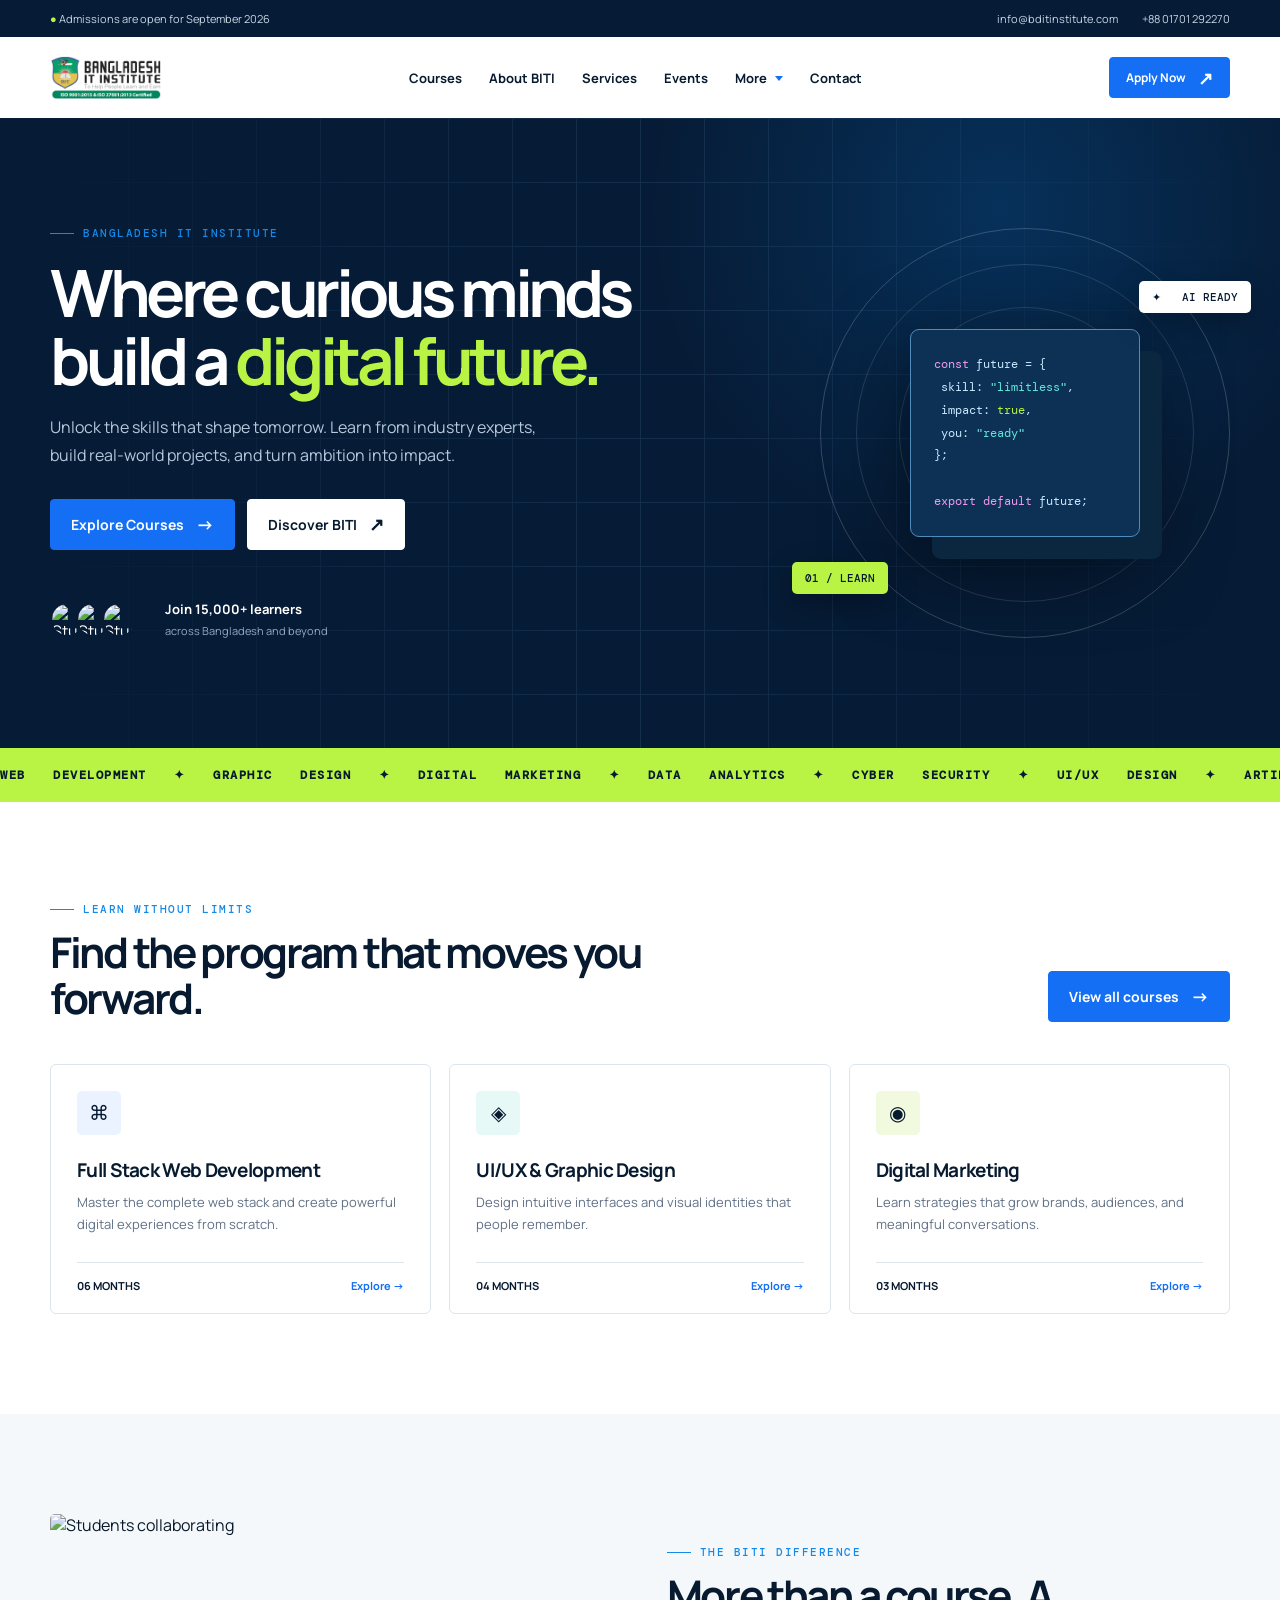
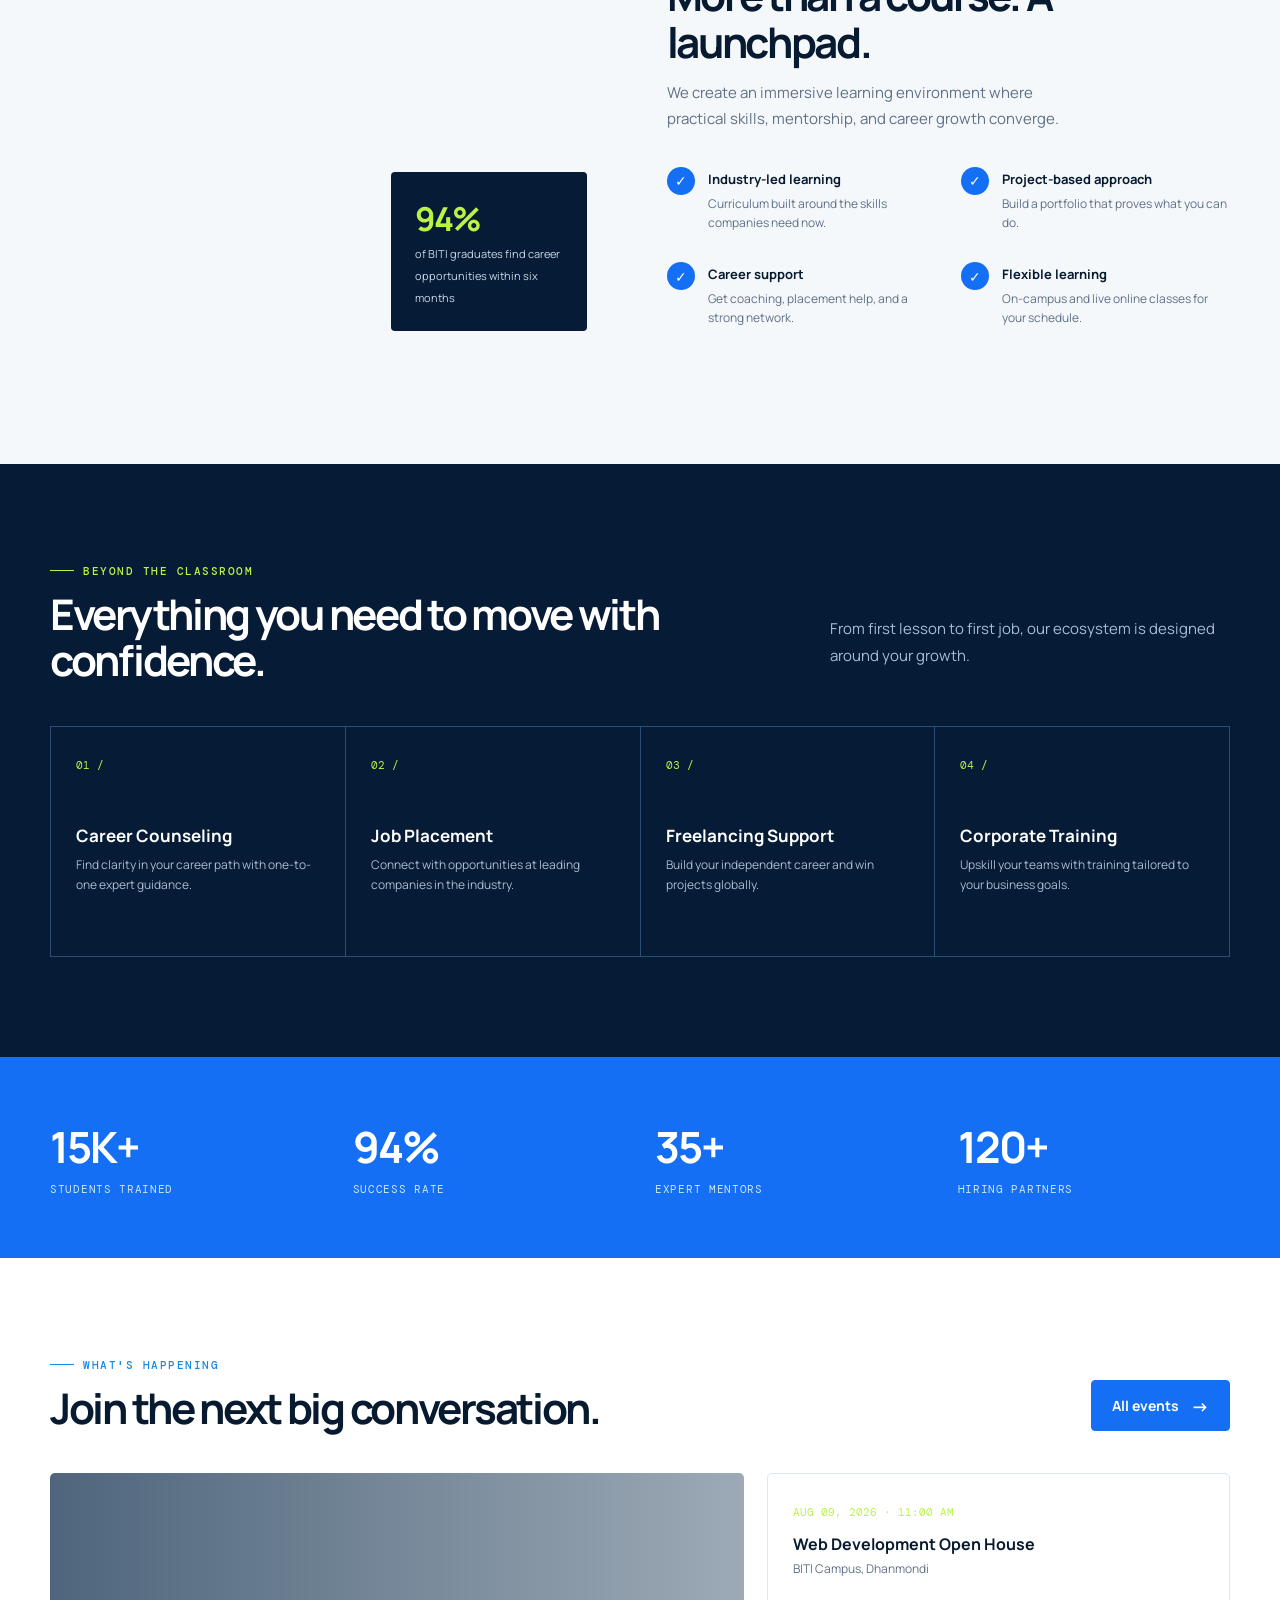
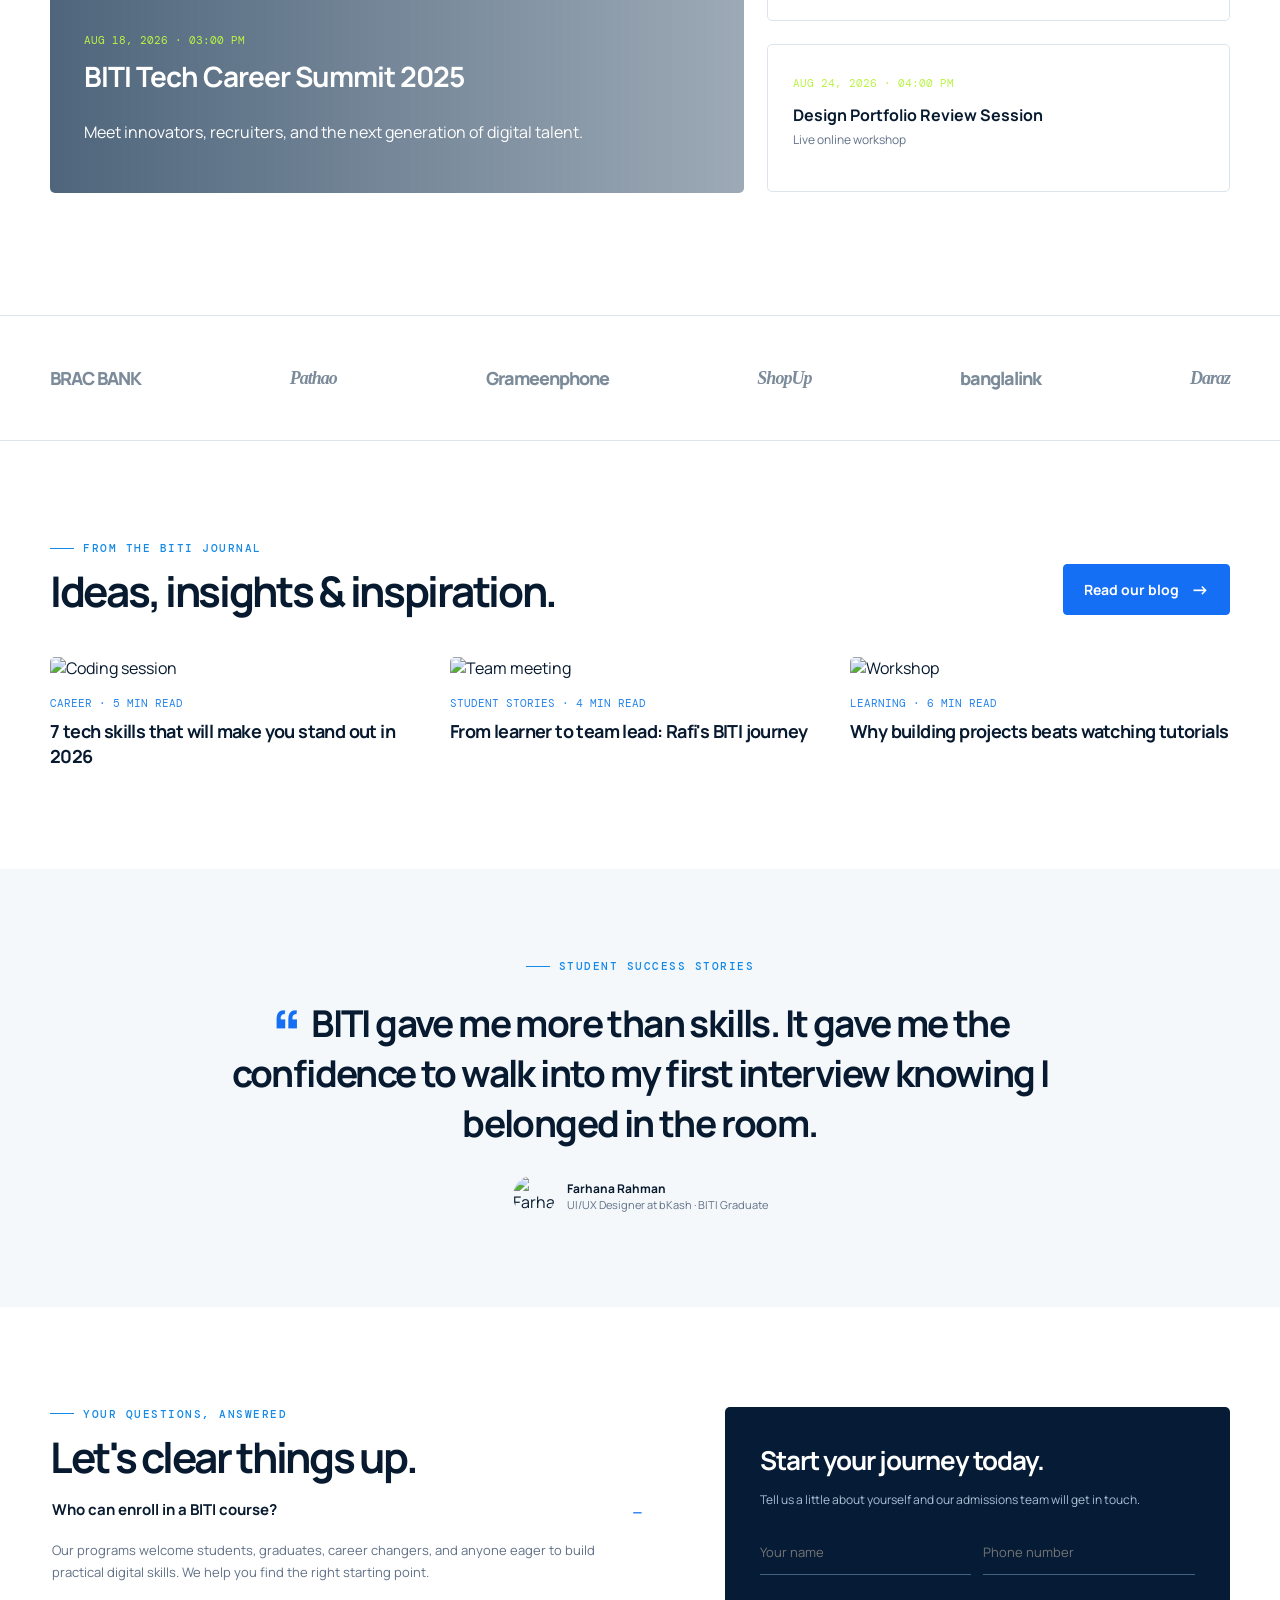
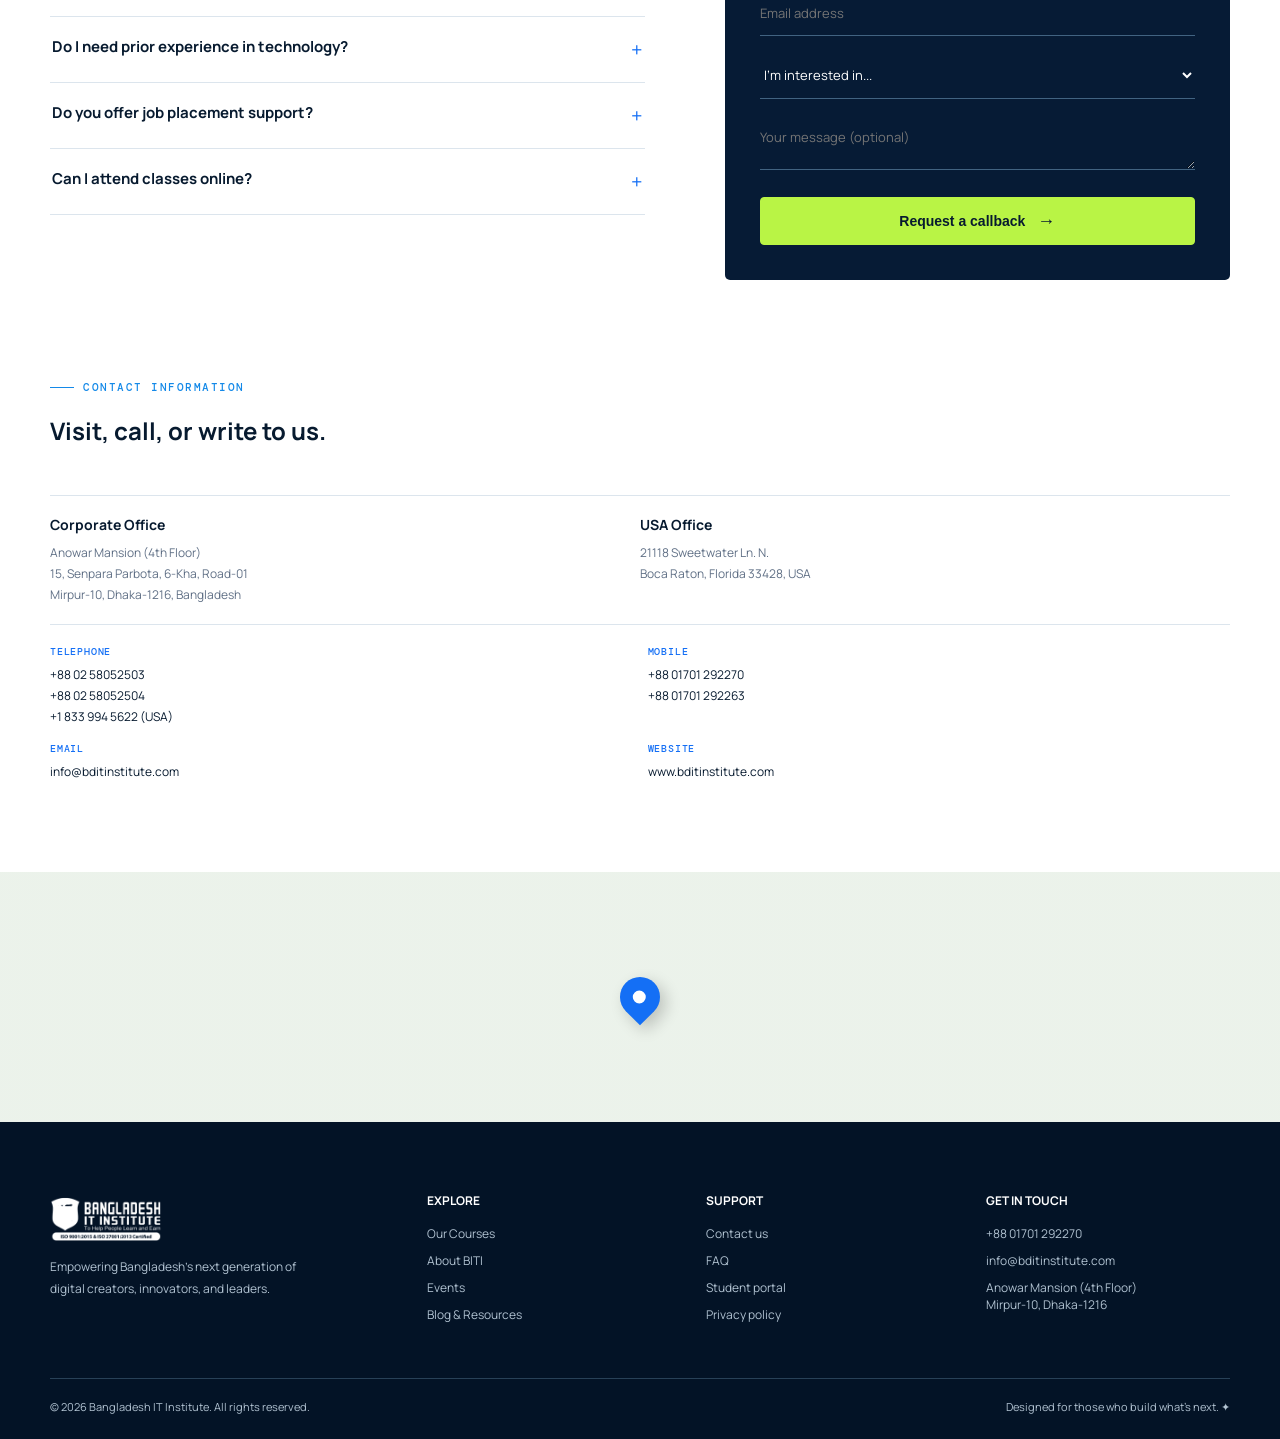
==== index.html @ baef7173 "Add files via upload" ====
<!DOCTYPE html>
<!-- Homepage: introduces BITI and links visitors to every main area of the site. -->
<html lang="en">
<head>
  <meta charset="UTF-8" />
  <meta name="viewport" content="width=device-width, initial-scale=1.0" />
  <title>Bangladesh IT Institute | Build Your Future</title>
  <meta name="description" content="Bangladesh IT Institute (BITI) offers industry-led courses in web development, UI/UX design, digital marketing, and more. Build real skills and launch your tech career.">
  <link rel="preconnect" href="https://fonts.googleapis.com">
  <link rel="preconnect" href="https://fonts.gstatic.com" crossorigin>
  <link href="https://fonts.googleapis.com/css2?family=DM+Mono:wght@400;500;600;700;800&family=Manrope:wght@400;500;600;700;800&display=swap" rel="stylesheet">
  <style>
    :root{--ink:#071a2f;--muted:#607086;--blue:#146ff5;--cyan:#00d1c7;--lime:#b9f445;--line:#dce5ed;--cloud:#f4f8fb;--navy:#061b35}*{box-sizing:border-box}html{scroll-behavior:smooth}body{margin:0;color:var(--ink);font-family:Manrope,Arial,sans-serif;background:#fff;overflow-x:hidden}a{text-decoration:none;color:inherit}.container{width:min(1180px,calc(100% - 40px));margin:auto}.eyebrow{font:500 11px 'DM Mono',monospace;letter-spacing:1.5px;text-transform:uppercase;color:#1489e8;display:flex;align-items:center;gap:9px}.eyebrow:before{content:'';display:inline-block;width:24px;height:1px;background:currentColor}.button{display:inline-flex;align-items:center;gap:12px;padding:15px 20px;border-radius:4px;background:var(--blue);border:1px solid var(--blue);color:#fff;font-weight:700;font-size:14px;transition:.25s}.button:hover{transform:translateY(-2px);box-shadow:0 10px 20px #146ff541}.button.white{background:white;color:var(--ink);border-color:#fff}.button i{font-style:normal;font-size:18px;line-height:10px}.section{padding:100px 0}.section-head{display:flex;justify-content:space-between;align-items:end;margin-bottom:42px}.section h2{font-size:clamp(29px,3.3vw,47px);letter-spacing:-2.3px;line-height:1.1;margin:13px 0 0;max-width:680px}.section-intro{color:var(--muted);font-size:15px;line-height:1.75;max-width:400px}.topbar{height:37px;background:var(--navy);color:#c9d7e5;font-size:11px}.topbar .container{height:100%;display:flex;justify-content:space-between;align-items:center}.topbar span{margin-left:22px}.topbar b{color:var(--lime);font-weight:600}.nav{height:81px;display:flex;align-items:center;justify-content:space-between}.logo img{width:112px;height:auto;display:block}.nav-links{display:flex;gap:27px;align-items:center;font-size:13px;font-weight:700}.nav-links a{transition:.2s}.nav-links a:hover{color:var(--blue)}.nav .button{padding:11px 16px;font-size:12px}.menu{display:none;border:0;background:none;font-size:22px}.hero{position:relative;background:var(--navy);color:white;min-height:630px;overflow:hidden}.hero:before{content:'';position:absolute;width:760px;height:760px;border-radius:50%;background:radial-gradient(circle,#0a86ee33 0,transparent 67%);right:-100px;top:-290px}.grid-lines{position:absolute;inset:0;opacity:.17;background-image:linear-gradient(#5c92bb 1px,transparent 1px),linear-gradient(90deg,#5c92bb 1px,transparent 1px);background-size:64px 64px;mask-image:linear-gradient(to right,transparent 0,#000 50%,transparent 100%)}.hero-inner{position:relative;min-height:630px;display:grid;grid-template-columns:1.08fr .92fr;align-items:center}.hero h1{font-size:clamp(43px,5.1vw,73px);letter-spacing:-4.5px;line-height:1.03;max-width:700px;margin:19px 0}.hero h1 em{font-style:normal;color:var(--lime)}.hero p{font-size:16px;line-height:1.75;color:#b6c8dc;max-width:520px;margin-bottom:30px}.hero-actions{display:flex;gap:12px;flex-wrap:wrap}.hero-proof{margin-top:50px;display:flex;gap:28px;align-items:center}.avatar-stack{display:flex}.avatar-stack img{width:35px;height:35px;border-radius:50%;object-fit:cover;border:2px solid var(--navy);margin-left:-9px}.avatar-stack img:first-child{margin:0}.hero-proof strong{display:block;font-size:13px}.hero-proof small{font-size:11px;color:#92a9c0}.hero-visual{height:100%;display:flex;align-items:center;justify-content:flex-end;position:relative}.hero-orb{width:410px;height:410px;border:1px solid #ffffff30;border-radius:50%;position:relative;display:grid;place-items:center}.hero-orb:before,.hero-orb:after{content:'';position:absolute;border:1px solid #ffffff21;border-radius:50%}.hero-orb:before{inset:35px}.hero-orb:after{inset:78px}.code-card{position:relative;z-index:1;width:230px;background:#0d3155;border:1px solid #4f8bbd;border-radius:9px;padding:23px;box-shadow:22px 22px 0 #0b263f,0 23px 80px #0008;font:12px/1.9 'DM Mono',monospace;color:#cae8ff}.code-card .pink{color:#f09bf0}.code-card .teal{color:#61e8dc}.code-card .green{color:#b9f445}.orbit-chip{position:absolute;z-index:2;padding:9px 13px;border-radius:5px;background:#fff;color:var(--ink);font:500 11px 'DM Mono';box-shadow:0 10px 30px #0004}.chip-one{top:52px;right:-22px}.chip-two{bottom:43px;left:-29px;background:var(--lime)}.ticker{background:var(--lime);height:54px;display:flex;align-items:center;overflow:hidden;color:var(--ink);white-space:nowrap}.ticker-track{font:700 12px 'DM Mono';letter-spacing:1.5px;word-spacing:19px;animation:slide 30s linear infinite}@keyframes slide{to{transform:translateX(-35%)}}.course-grid{display:grid;grid-template-columns:repeat(3,1fr);gap:18px}.course{display:block;border:1px solid var(--line);padding:26px;border-radius:6px;transition:.25s;min-height:250px;position:relative;overflow:hidden}.course:hover{border-color:var(--blue);transform:translateY(-5px);box-shadow:0 16px 30px #0b315611}.course .icon{width:44px;height:44px;display:grid;place-items:center;font-size:20px;border-radius:5px;background:#eaf3ff}.course:nth-child(2) .icon{background:#e6f9f7}.course:nth-child(3) .icon{background:#f1f9de}.course h3{font-size:19px;letter-spacing:-.7px;margin:22px 0 8px}.course p{font-size:13px;color:var(--muted);line-height:1.7;margin:0}.course footer{position:absolute;bottom:20px;left:26px;right:26px;border-top:1px solid var(--line);padding-top:15px;display:flex;justify-content:space-between;font-size:11px;font-weight:700}.course footer span:last-child{color:var(--blue)}.why{background:var(--cloud)}.why-grid{display:grid;grid-template-columns:1fr 1.05fr;gap:80px;align-items:center}.image-panel{height:450px;position:relative}.image-panel img{width:84%;height:100%;object-fit:cover;border-radius:5px;filter:saturate(.8)}.float-stat{position:absolute;right:0;bottom:33px;background:var(--navy);color:#fff;padding:24px;width:196px;border-radius:4px}.float-stat b{font-size:33px;letter-spacing:-2px;color:var(--lime);display:block}.float-stat span{font-size:11px;color:#c7d8e9}.feature-list{display:grid;grid-template-columns:1fr 1fr;gap:25px;margin-top:34px}.feature{display:flex;gap:13px}.feature-mark{width:28px;height:28px;flex:none;border-radius:50%;display:grid;place-items:center;background:var(--blue);color:white;font-size:14px}.feature b{font-size:13px}.feature p{font-size:12px;color:var(--muted);line-height:1.6;margin:5px 0}.services{background:var(--navy);color:#fff}.services .section-intro{color:#a5bed4}.services-grid{display:grid;grid-template-columns:repeat(4,1fr);border-top:1px solid #2d4e6f;border-left:1px solid #2d4e6f}.service{min-height:230px;padding:25px;border-right:1px solid #2d4e6f;border-bottom:1px solid #2d4e6f;transition:.25s}.service:hover{background:#0c2b4d}.service .number{color:var(--lime);font:11px 'DM Mono'}.service h3{font-size:17px;margin:50px 0 8px}.service p{font-size:12px;line-height:1.7;color:#a8bdd0;margin:0}.stats{padding:60px 0;background:#146ff5;color:white}.stats-grid{display:grid;grid-template-columns:repeat(4,1fr);gap:30px}.stat b{font-size:43px;letter-spacing:-2px;display:block}.stat span{font:11px 'DM Mono';letter-spacing:.7px;color:#cce4ff}.event-grid{display:grid;grid-template-columns:1.2fr .8fr;gap:23px}.event-major{background:linear-gradient(90deg,#0a2a49b8,#0a2a4966),url('https://images.unsplash.com/photo-1556761175-b413da4baf72?auto=format&fit=crop&w=1100&q=80') center/cover;height:320px;border-radius:5px;color:white;padding:34px;display:flex;flex-direction:column;justify-content:flex-end}.event-major .date,.event-small .date{font:11px 'DM Mono';color:var(--lime)}.event-major h3{font-size:28px;letter-spacing:-1px;margin:10px 0}.event-small{border:1px solid var(--line);border-radius:5px;padding:25px;height:148px;margin-bottom:23px}.event-small h3{font-size:16px;margin:12px 0 5px}.event-small p{margin:0;font-size:12px;color:var(--muted)}.partners{padding:50px 0;border-top:1px solid var(--line);border-bottom:1px solid var(--line)}.partner-row{display:flex;align-items:center;justify-content:space-between;gap:20px;color:#7c8b9a;font-size:18px;font-weight:800;letter-spacing:-1px}.partner-row span:nth-child(even){font-family:Georgia;font-style:italic}.news-grid{display:grid;grid-template-columns:repeat(3,1fr);gap:20px}.post img{width:100%;height:190px;object-fit:cover;border-radius:5px}.post small{display:block;font:11px 'DM Mono';color:#2684ea;margin:17px 0 9px}.post h3{font-size:18px;line-height:1.4;letter-spacing:-.6px;margin:0}.testimonial-wrap{background:var(--cloud);padding:90px 0}.testimonial{max-width:840px;margin:auto;text-align:center}.quote{font-size:clamp(24px,3vw,37px);line-height:1.35;letter-spacing:-1.6px;font-weight:700;margin:26px 0}.quote:before{content:'“';color:var(--blue);font-size:70px;line-height:0;vertical-align:-24px;margin-right:10px}.person{display:flex;justify-content:center;align-items:center;gap:12px}.person img{width:42px;height:42px;border-radius:50%;object-fit:cover}.person b,.person span{display:block;text-align:left;font-size:12px}.person span{color:var(--muted);font-size:11px}.faq-contact{display:grid;grid-template-columns:1fr .85fr;gap:80px}.faq-item{border-bottom:1px solid var(--line);padding:19px 2px}.faq-item summary{cursor:pointer;list-style:none;font-size:15px;font-weight:700;display:flex;justify-content:space-between}.faq-item summary:after{content:'+';color:var(--blue);font-size:20px;font-weight:400}.faq-item[open] summary:after{content:'−'}.faq-item p{font-size:13px;line-height:1.7;color:var(--muted);padding-right:20px}.contact-card{background:var(--navy);color:white;padding:35px;border-radius:5px}.contact-card h3{font-size:26px;letter-spacing:-1px;margin:0 0 8px}.contact-card p{font-size:12px;line-height:1.7;color:#abc1d6}.form-row{display:grid;grid-template-columns:1fr 1fr;gap:12px}.contact-card input,.contact-card select,.contact-card textarea{font:13px Manrope;width:100%;padding:13px 0;border:0;border-bottom:1px solid #416381;background:transparent;color:#fff;margin:8px 0;outline:none}.contact-card option{color:var(--ink)}.contact-card textarea{resize:vertical;height:55px}.contact-card .button{margin-top:14px;width:100%;justify-content:center;background:var(--lime);border-color:var(--lime);color:var(--ink)}.map{height:250px;background:linear-gradient(#e8f0e7d9,#e8f0e7d9),url('https://images.unsplash.com/photo-1524661135-423995f22d0b?auto=format&fit=crop&w=1600&q=80') center/cover;position:relative;display:grid;place-items:center}.map-pin{width:40px;height:40px;border-radius:50% 50% 50% 0;background:var(--blue);transform:rotate(-45deg);box-shadow:0 8px 16px #0003}.map-pin:after{content:'';width:13px;height:13px;background:white;border-radius:50%;position:absolute;top:13px;left:13px}.footer{background:#031326;color:#b1c2d1;padding:65px 0 25px}.footer-grid{display:grid;grid-template-columns:1.4fr 1fr 1fr 1fr;gap:35px}.footer .logo img{filter:brightness(0) invert(1);margin-bottom:15px}.footer p{font-size:12px;line-height:1.8;max-width:270px}.footer h4{font-size:12px;color:#fff;margin:5px 0 16px}.footer a{display:block;font-size:12px;margin:10px 0}.footer-bottom{border-top:1px solid #284157;margin-top:45px;padding-top:20px;display:flex;justify-content:space-between;font-size:11px}.to-top{position:fixed;bottom:18px;right:18px;width:39px;height:39px;border:0;background:var(--blue);color:#fff;border-radius:50%;display:none;z-index:9;font-size:18px}.to-top.show{display:block}@media(max-width:800px){.nav-links{display:none}.menu{display:block}.hero-inner,.why-grid,.event-grid,.faq-contact{grid-template-columns:1fr}.hero-inner{padding:75px 0}.hero-visual{display:none}.course-grid,.news-grid{grid-template-columns:1fr 1fr}.services-grid,.stats-grid{grid-template-columns:1fr 1fr}.section{padding:70px 0}.section-head{display:block}.section-intro{margin-top:17px}.why-grid{gap:42px}.image-panel{height:360px}.footer-grid{grid-template-columns:1fr 1fr}.partner-row{flex-wrap:wrap;justify-content:center}.topbar span{display:none}}@media(max-width:520px){.topbar{font-size:10px}.course-grid,.news-grid,.services-grid,.stats-grid,.feature-list,.footer-grid,.form-row{grid-template-columns:1fr}.nav{height:68px}.hero h1{letter-spacing:-2.8px}.hero-proof{margin-top:33px}.event-major{height:290px;padding:22px}.section h2{letter-spacing:-1.5px}.float-stat{right:-5px}.image-panel img{width:90%}.footer-bottom{display:block;line-height:2}.footer-bottom span{display:block}.partner-row{font-size:16px}}
    .contact-details{margin-top:28px;border-top:1px solid var(--line)}.office{padding:19px 0;border-bottom:1px solid var(--line)}.office h3{font-size:14px;margin:0 0 8px}.office address,.office p{margin:0;color:var(--muted);font-size:12px;line-height:1.75;font-style:normal}.contact-links{display:grid;grid-template-columns:1fr 1fr;gap:15px;margin-top:20px}.contact-links b{display:block;font:500 10px 'DM Mono';color:var(--blue);letter-spacing:.8px;margin-bottom:6px}.contact-links a{display:block;font-size:12px;color:var(--ink);line-height:1.75}.dropdown{position:relative}.dropdown-toggle{border:0;background:transparent;color:inherit;font:700 13px Manrope;cursor:pointer;padding:20px 0}.dropdown-toggle:after{content:'⌄';margin-left:6px;color:var(--blue);font-size:14px}.dropdown-menu{display:none;position:absolute;top:57px;left:-17px;z-index:10;width:175px;padding:8px;background:#fff;border:1px solid var(--line);border-radius:5px;box-shadow:0 15px 35px #071a2f1c}.dropdown:hover .dropdown-menu,.dropdown:focus-within .dropdown-menu{display:block}.nav-links .dropdown-menu a{display:block;padding:10px 11px;font-size:12px}.nav-links .dropdown-menu a:hover{background:var(--cloud);color:var(--blue)}@media(max-width:520px){.contact-details[style]{grid-template-columns:1fr!important}.office[style]{padding-right:0!important}}
    .dropdown-toggle:after{content:'';display:inline-block;width:0;height:0;border-left:4px solid transparent;border-right:4px solid transparent;border-top:5px solid var(--blue);margin-left:8px;vertical-align:middle;font-size:0}
    .nav-links.open{display:flex!important;flex-direction:column;position:absolute;top:100%;left:0;right:0;background:#fff;padding:20px 30px;box-shadow:0 15px 35px #071a2f1c;z-index:20;gap:0}.nav-links.open a,.nav-links.open .dropdown-toggle{display:block;padding:13px 0;border-bottom:1px solid var(--line);width:100%}.nav-links.open .dropdown{width:100%}.nav-links.open .dropdown-menu{position:static;width:100%;box-shadow:none;border:0;padding:0 0 0 16px}
  </style>
</head>

<body>
  <div class="topbar">
    <div class="container">
      <div><b>●</b> Admissions are open for September 2026</div>
      <div>
        <span>info@bditinstitute.com</span>
        <span>+88 01701 292270</span>
      </div>
    </div>
  </div>

  <header class="container nav">
<a class="logo" href="index.html">
<img src="IMAGES/BITI logo.png" alt="BITI logo">
</a>
<nav class="nav-links">
<a href="HTML/courses.html">Courses</a>
<a href="HTML/about.html">About BITI</a>
<a href="HTML/services.html">Services</a>
<a href="HTML/events.html">Events</a>
<div class="dropdown">
<button class="dropdown-toggle" aria-haspopup="true">More</button>
<div class="dropdown-menu">
<a href="HTML/team.html">Team</a>
<a href="HTML/career.html">Career</a>
<a href="HTML/contact-information.html">Contact Information</a>
<a href="HTML/admissions.html">FAQ & Admissions</a>
<a href="HTML/events.html">Upcoming Events</a>
<a href="HTML/stories.html">Student Stories</a>
<a href="HTML/blog.html">Blog</a>
</div>

</div>

<a href="HTML/contact.html">Contact</a>
</nav>

<a class="button" href="HTML/admissions.html">Apply Now <i>↗</i>
</a>
<button class="menu" aria-label="Open menu">☰</button>
</header>

  <main>
    <section class="hero" id="home">
<div class="grid-lines">
</div>

<div class="container hero-inner">
<div>
<div class="eyebrow">Bangladesh IT Institute</div>

<h1>Where curious minds build a <em>digital future.</em>
</h1>
<p>Unlock the skills that shape tomorrow. Learn from industry experts, build real-world projects, and turn ambition into impact.</p>
<div class="hero-actions">
<a class="button" href="#courses">Explore Courses <i>→</i>
</a>
<a class="button white" href="#about">Discover BITI <i>↗</i>
</a>
</div>

<div class="hero-proof">
<div class="avatar-stack">
<img src="https://i.pravatar.cc/80?img=32" alt="Student">
<img src="https://i.pravatar.cc/80?img=25" alt="Student">
<img src="https://i.pravatar.cc/80?img=47" alt="Student">
</div>

<div>
<strong>Join 15,000+ learners</strong>
<small>across Bangladesh and beyond</small>
</div>

</div>

</div>

<div class="hero-visual">
<div class="hero-orb">
<div class="orbit-chip chip-one">✦ &nbsp; AI READY</div>

<div class="orbit-chip chip-two">01 / LEARN</div>

<div class="code-card">
<span class="pink">const</span> future = {<br>&nbsp;skill: <span class="teal">"limitless"</span>,<br>&nbsp;impact: <span class="green">true</span>,<br>&nbsp;you: <span class="teal">"ready"</span>
<br>};<br>
<br>
<span class="pink">export default</span> future;</div>

</div>

</div>

</div>

</section>

    <div class="ticker">
<div class="ticker-track">WEB DEVELOPMENT ✦ GRAPHIC DESIGN ✦ DIGITAL MARKETING ✦ DATA ANALYTICS ✦ CYBER SECURITY ✦ UI/UX DESIGN ✦ ARTIFICIAL INTELLIGENCE ✦ WEB DEVELOPMENT ✦ GRAPHIC DESIGN ✦ DIGITAL MARKETING ✦ DATA ANALYTICS ✦</div>

</div>

    <section class="section container" id="courses">
<div class="section-head">
<div>
<div class="eyebrow">Learn without limits</div>

<h2>Find the program that moves you forward.</h2>
</div>

<a href="#contact" class="button">View all courses <i>→</i>
</a>
</div>

<div class="course-grid">
<a href="https://forms.gle/Wrhg5HbzHnz2CPxu5" target="_blank" rel="noopener" class="course">
<div class="icon">⌘</div>

<h3>Full Stack Web Development</h3>
<p>Master the complete web stack and create powerful digital experiences from scratch.</p>
<footer>
<span>06 MONTHS</span>
<span>Explore →</span>
</footer>

</a>

<a href="https://forms.gle/Wrhg5HbzHnz2CPxu5" target="_blank" rel="noopener" class="course">
<div class="icon">◈</div>

<h3>UI/UX & Graphic Design</h3>
<p>Design intuitive interfaces and visual identities that people remember.</p>
<footer>
<span>04 MONTHS</span>
<span>Explore →</span>
</footer>

</a>

<a href="https://forms.gle/Wrhg5HbzHnz2CPxu5" target="_blank" rel="noopener" class="course">
<div class="icon">◉</div>

<h3>Digital Marketing</h3>
<p>Learn strategies that grow brands, audiences, and meaningful conversations.</p>
<footer>
<span>03 MONTHS</span>
<span>Explore →</span>
</footer>

</a>

</div>

</section>

    <section class="section why" id="about">
<div class="container why-grid">
<div class="image-panel">
<img src="https://images.unsplash.com/photo-1523240795612-9a054b0db644?auto=format&fit=crop&w=900&q=80" alt="Students collaborating">
<div class="float-stat">
<b>94%</b>
<span>of BITI graduates find career opportunities within six months</span>
</div>

</div>

<div>
<div class="eyebrow">The BITI difference</div>

<h2>More than a course. A launchpad.</h2>
<p class="section-intro">We create an immersive learning environment where practical skills, mentorship, and career growth converge.</p>
<div class="feature-list">
<div class="feature">
<div class="feature-mark">✓</div>

<div>
<b>Industry-led learning</b>
<p>Curriculum built around the skills companies need now.</p>
</div>

</div>

<div class="feature">
<div class="feature-mark">✓</div>

<div>
<b>Project-based approach</b>
<p>Build a portfolio that proves what you can do.</p>
</div>

</div>

<div class="feature">
<div class="feature-mark">✓</div>

<div>
<b>Career support</b>
<p>Get coaching, placement help, and a strong network.</p>
</div>

</div>

<div class="feature">
<div class="feature-mark">✓</div>

<div>
<b>Flexible learning</b>
<p>On-campus and live online classes for your schedule.</p>
</div>

</div>

</div>

</div>

</div>

</section>

    <section class="section services" id="services">
<div class="container">
<div class="section-head">
<div>
<div class="eyebrow" style="color:var(--lime)">Beyond the classroom</div>

<h2>Everything you need to move with confidence.</h2>
</div>

<p class="section-intro">From first lesson to first job, our ecosystem is designed around your growth.</p>
</div>

<div class="services-grid">
<article class="service">
<span class="number">01 /</span>
<h3>Career Counseling</h3>
<p>Find clarity in your career path with one-to-one expert guidance.</p>
</article>

<article class="service">
<span class="number">02 /</span>
<h3>Job Placement</h3>
<p>Connect with opportunities at leading companies in the industry.</p>
</article>

<article class="service">
<span class="number">03 /</span>
<h3>Freelancing Support</h3>
<p>Build your independent career and win projects globally.</p>
</article>

<article class="service">
<span class="number">04 /</span>
<h3>Corporate Training</h3>
<p>Upskill your teams with training tailored to your business goals.</p>
</article>

</div>

</div>

</section>

    <section class="stats">
<div class="container stats-grid">
<div class="stat">
<b>15K+</b>
<span>STUDENTS TRAINED</span>
</div>

<div class="stat">
<b>94%</b>
<span>SUCCESS RATE</span>
</div>

<div class="stat">
<b>35+</b>
<span>EXPERT MENTORS</span>
</div>

<div class="stat">
<b>120+</b>
<span>HIRING PARTNERS</span>
</div>

</div>

</section>

    <section class="section container" id="events">
<div class="section-head">
<div>
<div class="eyebrow">What's happening</div>

<h2>Join the next big conversation.</h2>
</div>

<a href="#contact" class="button">All events <i>→</i>
</a>
</div>

<div class="event-grid">
<article class="event-major">
<span class="date">AUG 18, 2026 · 03:00 PM</span>
<h3>BITI Tech Career Summit 2025</h3>
<p>Meet innovators, recruiters, and the next generation of digital talent.</p>
</article>

<div>
<article class="event-small">
<span class="date">AUG 09, 2026 · 11:00 AM</span>
<h3>Web Development Open House</h3>
<p>BITI Campus, Dhanmondi</p>
</article>

<article class="event-small">
<span class="date">AUG 24, 2026 · 04:00 PM</span>
<h3>Design Portfolio Review Session</h3>
<p>Live online workshop</p>
</article>

</div>

</div>

</section>

    <section class="partners">
<div class="container partner-row">
<span>BRAC BANK</span>
<span>Pathao</span>
<span>Grameenphone</span>
<span>ShopUp</span>
<span>banglalink</span>
<span>Daraz</span>
</div>

</section>

    <section class="section container">
<div class="section-head">
<div>
<div class="eyebrow">From the BITI journal</div>

<h2>Ideas, insights & inspiration.</h2>
</div>

<a href="HTML/blog.html" class="button">Read our blog <i>→</i>
</a>
</div>

<div class="news-grid">
<a href="HTML/blog.html?id=p1" class="post">
<img src="https://images.unsplash.com/photo-1531497865144-0464ef8fb9a9?auto=format&fit=crop&w=700&q=80" alt="Coding session">
<small>CAREER · 5 MIN READ</small>
<h3>7 tech skills that will make you stand out in 2026</h3>
</a>

<a href="HTML/blog.html?id=p2" class="post">
<img src="https://images.unsplash.com/photo-1552664730-d307ca884978?auto=format&fit=crop&w=700&q=80" alt="Team meeting">
<small>STUDENT STORIES · 4 MIN READ</small>
<h3>From learner to team lead: Rafi's BITI journey</h3>
</a>

<a href="HTML/blog.html?id=p3" class="post">
<img src="https://images.unsplash.com/photo-1517048676732-d65bc937f952?auto=format&fit=crop&w=700&q=80" alt="Workshop">
<small>LEARNING · 6 MIN READ</small>
<h3>Why building projects beats watching tutorials</h3>
</a>

</div>

</section>

    <section class="testimonial-wrap">
<div class="container testimonial">
<div class="eyebrow" style="justify-content:center">Student success stories</div>

<p class="quote">BITI gave me more than skills. It gave me the confidence to walk into my first interview knowing I belonged in the room.</p>
<div class="person">
<img src="https://i.pravatar.cc/90?img=12" alt="Farhana Rahman">
<div>
<b>Farhana Rahman</b>
<span>UI/UX Designer at bKash · BITI Graduate</span>
</div>

</div>

</div>

</section>

    <section class="section container" id="contact">
<div class="faq-contact">
<div>
<div class="eyebrow">Your questions, answered</div>

<h2>Let's clear things up.</h2>
<details class="faq-item" open>
<summary>Who can enroll in a BITI course?</summary>
<p>Our programs welcome students, graduates, career changers, and anyone eager to build practical digital skills. We help you find the right starting point.</p>
</details>
<details class="faq-item">
<summary>Do I need prior experience in technology?</summary>
<p>Not at all. Many of our foundation programs begin from zero and build confidence step by step.</p>
</details>
<details class="faq-item">
<summary>Do you offer job placement support?</summary>
<p>Yes. Our career team supports graduates with portfolio reviews, interview prep, and opportunities through our hiring network.</p>
</details>
<details class="faq-item">
<summary>Can I attend classes online?</summary>
<p>Several programs are available in live online formats, with access to mentors and learning resources.</p>
</details>
</div>

<form class="contact-card">
<h3>Start your journey today.</h3>
<p>Tell us a little about yourself and our admissions team will get in touch.</p>
<div class="form-row">
<input aria-label="Your name" placeholder="Your name">
<input aria-label="Phone number" placeholder="Phone number">
</div>

<input aria-label="Email address" type="email" placeholder="Email address">
<select aria-label="Interested course">
<option value="">I'm interested in...</option>
<option>Web Development</option>
<option>UI/UX & Graphic Design</option>
<option>Digital Marketing</option>
</select>
<textarea aria-label="Message" placeholder="Your message (optional)">
</textarea>
<button class="button" type="submit">Request a callback <i>→</i>
</button>
</form>

</div>

</section>

    <section class="container" aria-labelledby="contact-information" style="padding:0 0 90px">
<div class="section-head" style="margin-bottom:25px">
<div>
<div class="eyebrow">Contact information</div>

<h2 id="contact-information">Visit, call, or write to us.</h2>
</div>

</div>

<div class="contact-details" style="display:grid;grid-template-columns:1fr 1fr;gap:0">
<div class="office" style="padding-right:30px">
<h3>Corporate Office</h3>
<address>Anowar Mansion (4th Floor)<br>15, Senpara Parbota, 6-Kha, Road-01<br>Mirpur-10, Dhaka-1216, Bangladesh</address>
</div>

<div class="office">
<h3>USA Office</h3>
<address>21118 Sweetwater Ln. N.<br>Boca Raton, Florida 33428, USA</address>
</div>

</div>

<div class="contact-links">
<div>
<b>TELEPHONE</b>
<a href="tel:+880258052503">+88 02 58052503</a>
<a href="tel:+880258052504">+88 02 58052504</a>
<a href="tel:+18339945622">+1 833 994 5622 (USA)</a>
</div>

<div>
<b>MOBILE</b>
<a href="tel:+8801701292270">+88 01701 292270</a>
<a href="tel:+8801701292263">+88 01701 292263</a>
</div>

<div>
<b>EMAIL</b>
<a href="mailto:info@bditinstitute.com">info@bditinstitute.com</a>
</div>

<div>
<b>WEBSITE</b>
<a href="https://www.bditinstitute.com" target="_blank" rel="noopener">www.bditinstitute.com</a>
</div>

</div>

</section>

    <section class="map" aria-label="BITI location map">
<div class="map-pin">
</div>

</section>

  </main>

  <footer class="footer">
<div class="container">
<div class="footer-grid">
<div>
<a class="logo" href="#home">
<img src="IMAGES/BITI logo.png" alt="BITI logo">
</a>
<p>Empowering Bangladesh's next generation of digital creators, innovators, and leaders.</p>
</div>

<div>
<h4>EXPLORE</h4>
<a href="#courses">Our Courses</a>
<a href="#about">About BITI</a>
<a href="#events">Events</a>
<a href="HTML/blog.html">Blog & Resources</a>
</div>

<div>
<h4>SUPPORT</h4>
<a href="#contact">Contact us</a>
<a href="#contact">FAQ</a>
<a href="#contact">Student portal</a>
<a href="#contact">Privacy policy</a>
</div>

<div>
<h4>GET IN TOUCH</h4>
<a href="tel:+8801701292270">+88 01701 292270</a>
<a href="mailto:info@bditinstitute.com">info@bditinstitute.com</a>
<a href="HTML/contact-information.html">Anowar Mansion (4th Floor)<br>Mirpur-10, Dhaka-1216</a>
</div>

</div>

<div class="footer-bottom">
<span>© 2026 Bangladesh IT Institute. All rights reserved.</span>
<span>Designed for those who build what's next. ✦</span>
</div>

</div>

  </footer>

  <button class="to-top" aria-label="Back to top">↑</button>
<script>document.querySelector('.menu').onclick=function(){var n=document.querySelector('.nav-links');n.classList.toggle('open');this.innerHTML=n.classList.contains('open')?'✕':'☰'};const b=document.querySelector('.to-top');addEventListener('scroll',()=>b.classList.toggle('show',scrollY>500));b.onclick=()=>scrollTo({top:0,behavior:'smooth'});document.querySelector('form').addEventListener('submit',e=>{e.preventDefault();e.target.querySelector('button').innerHTML='Thank you! We’ll be in touch ✓';});</script>
<script src="HTML/cms.js"></script>
</body>
</html>
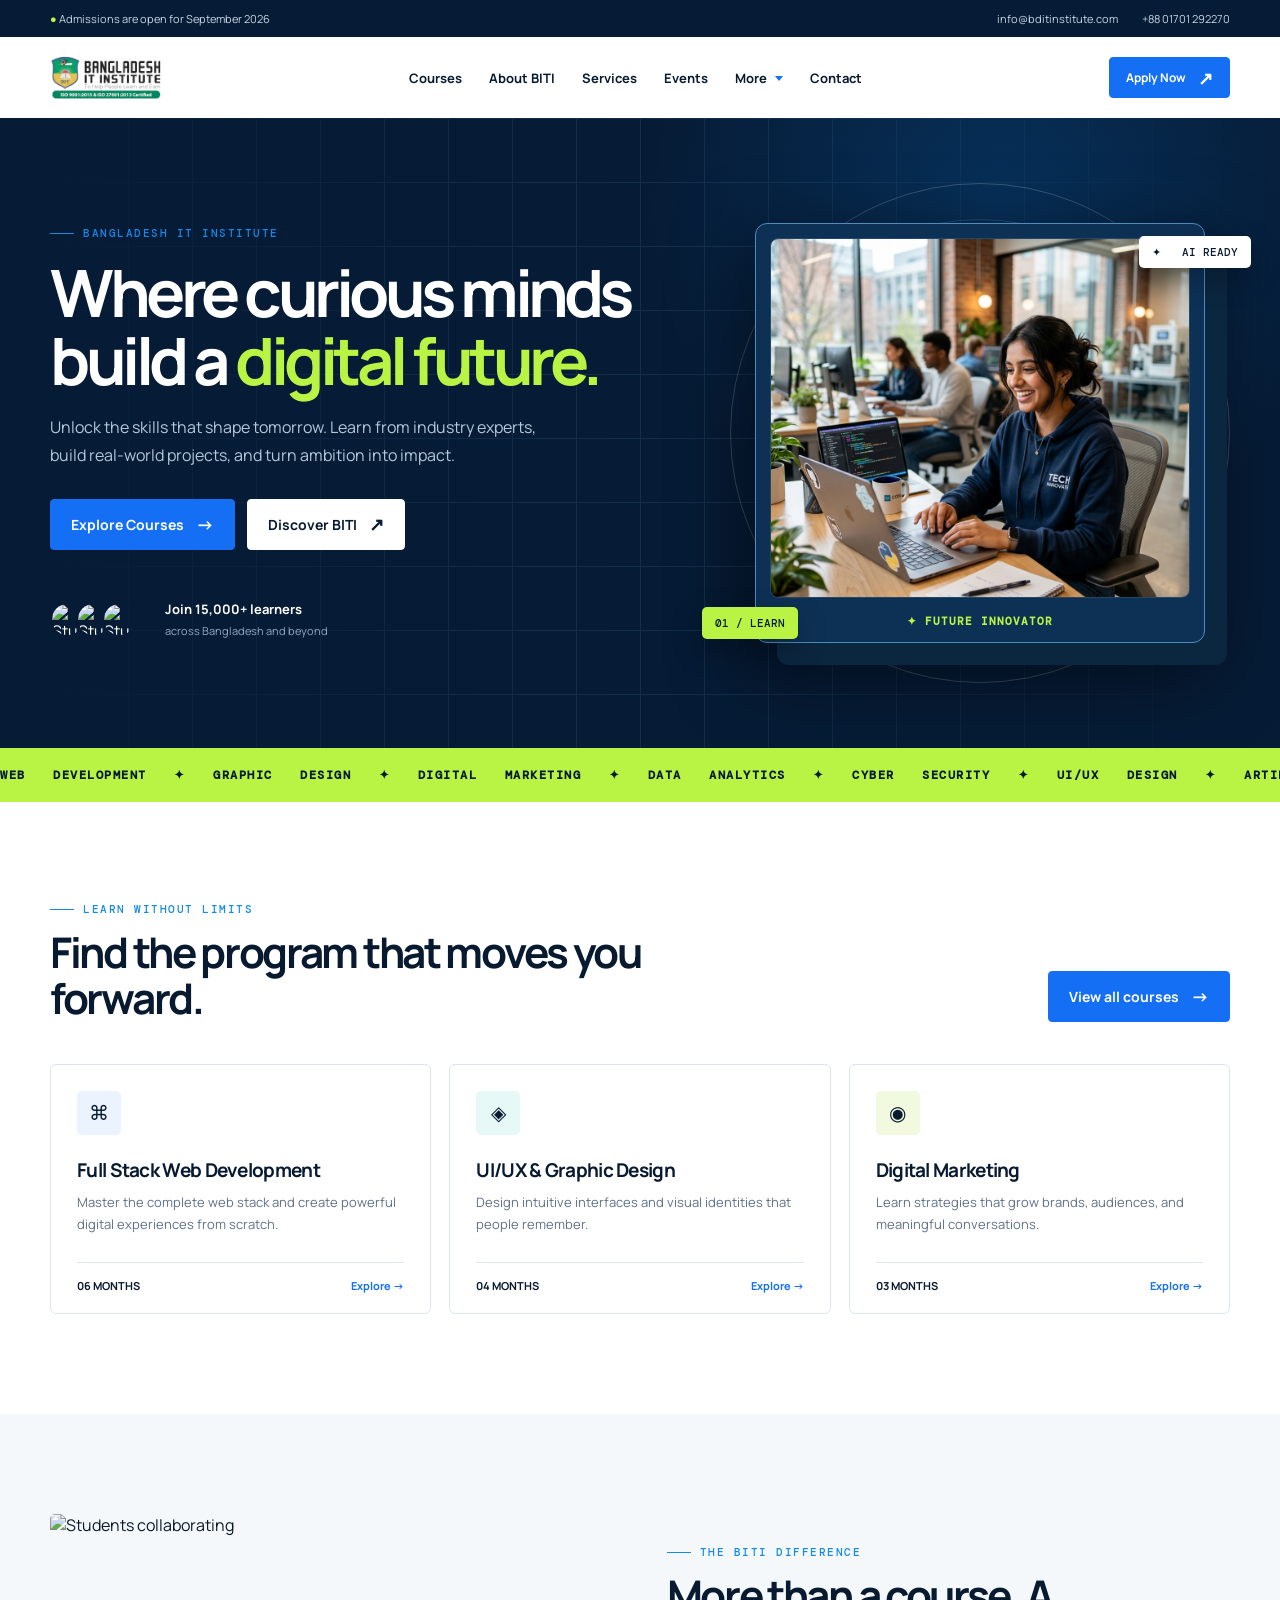
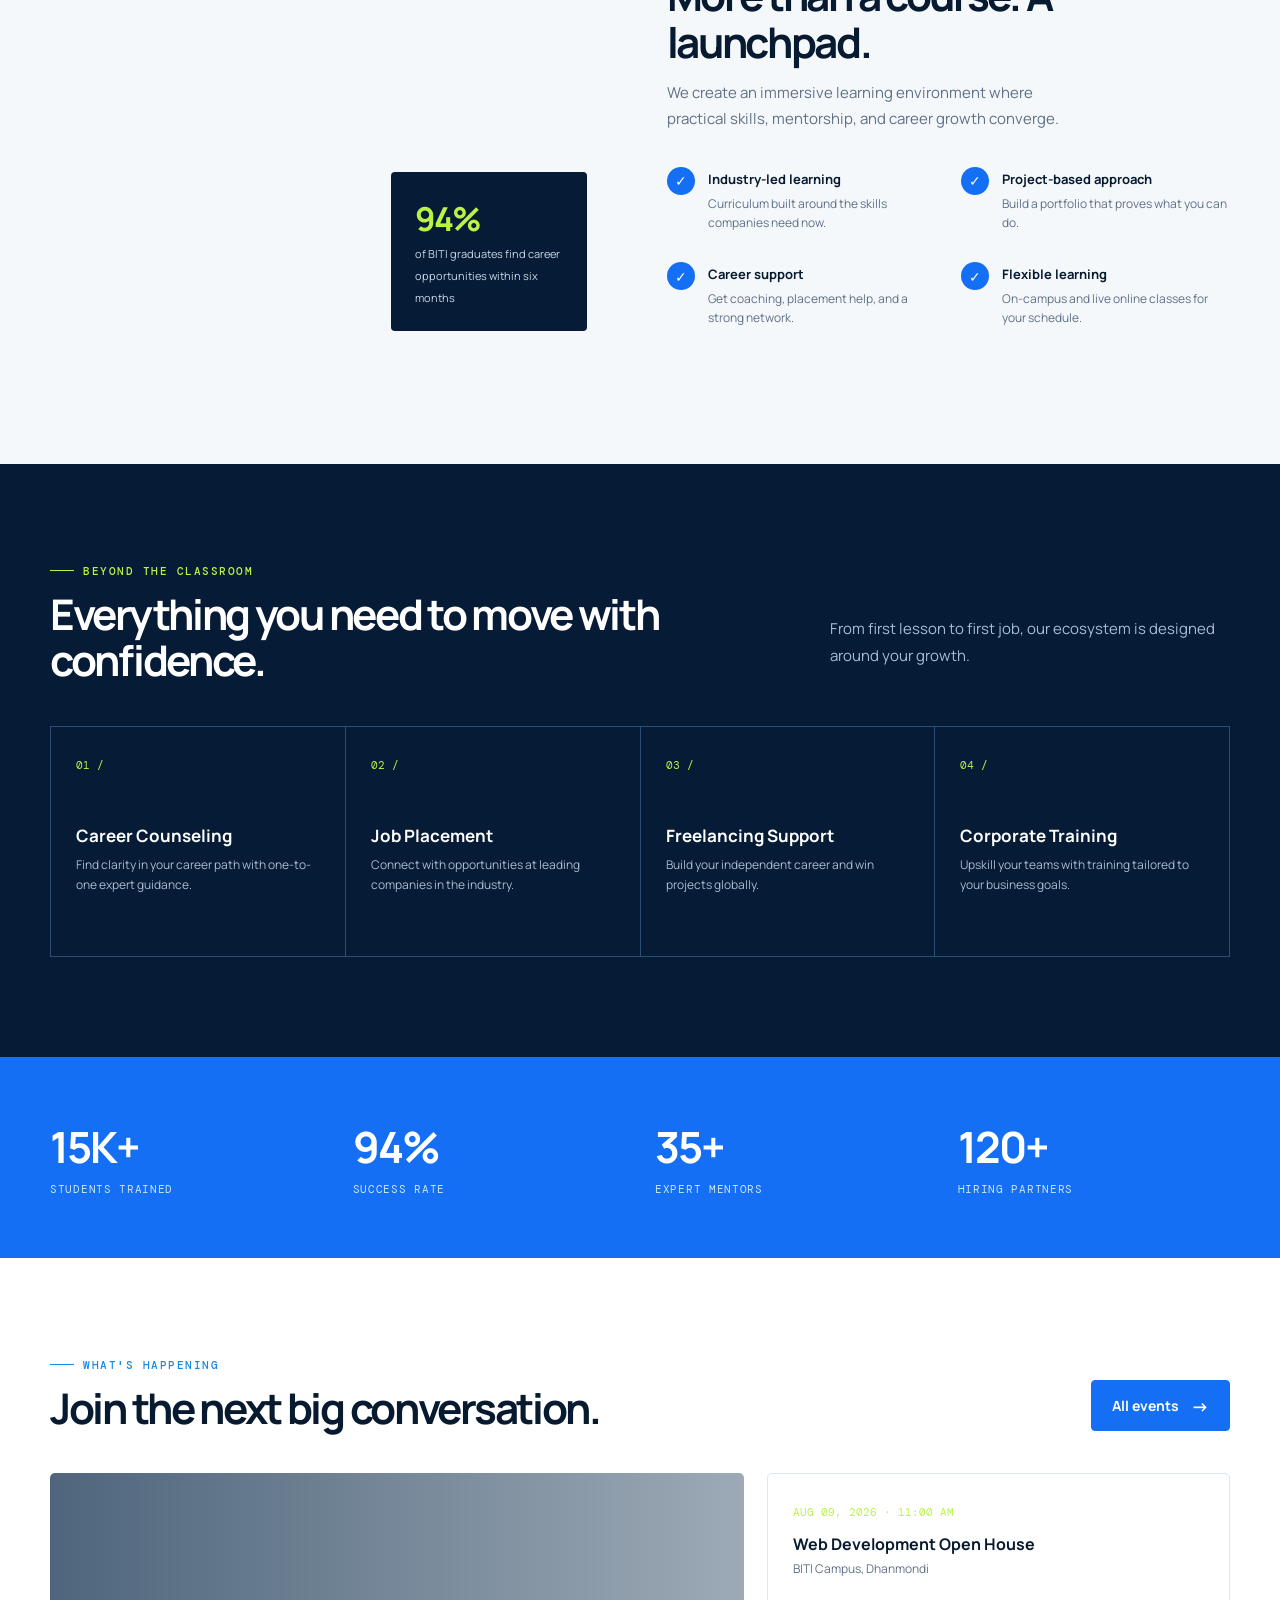
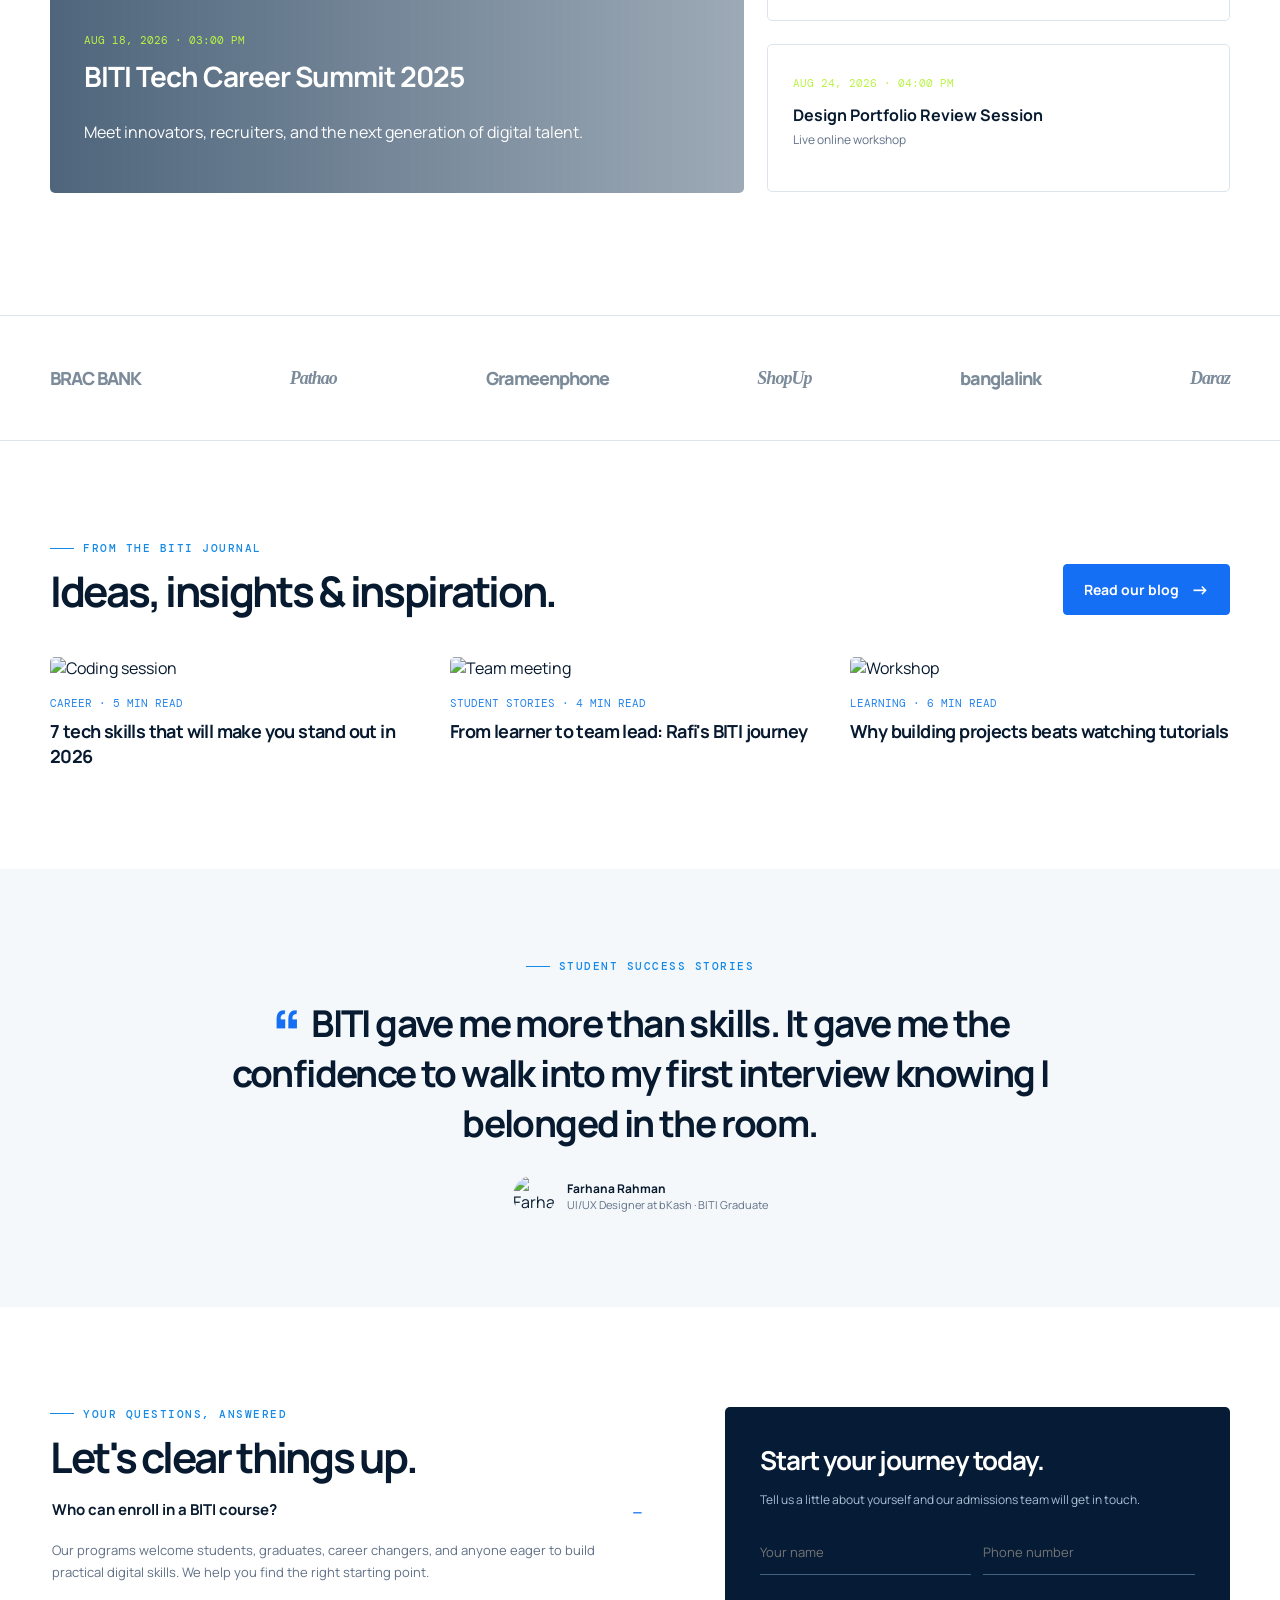
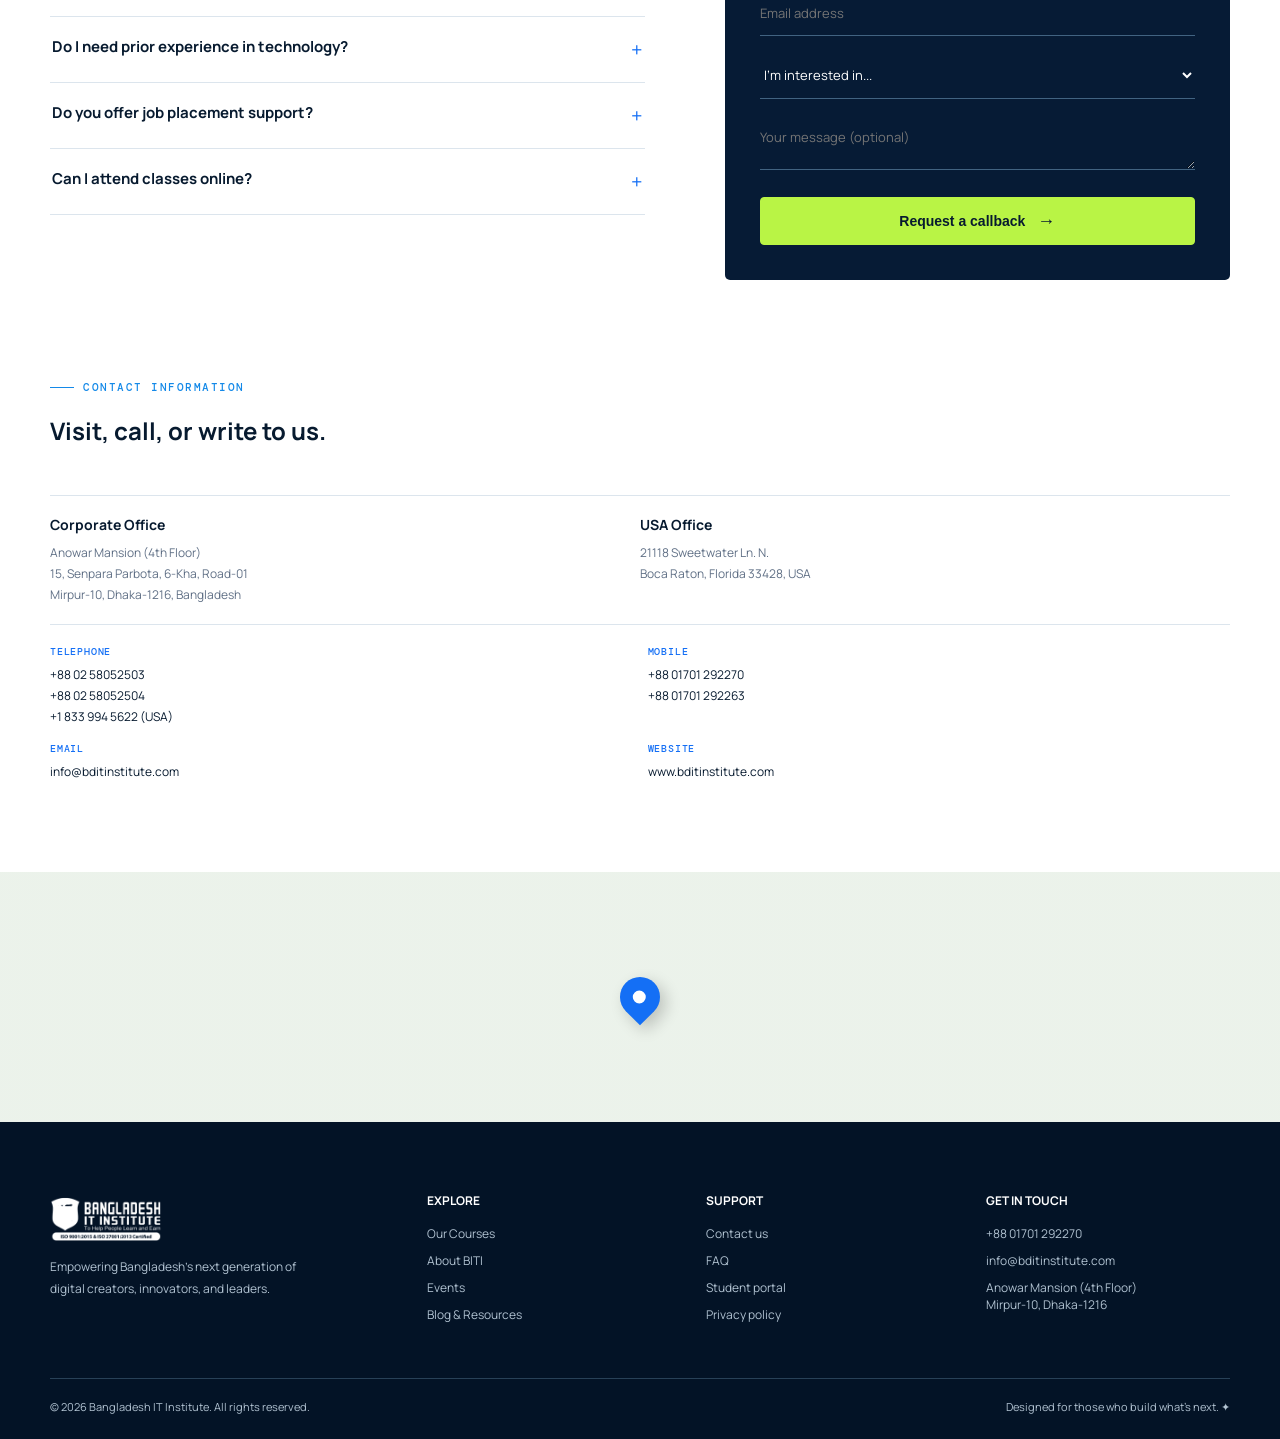
==== commit 501fd218: "Add files via upload" ====
--- a/index.html
+++ b/index.html
@@ -14,6 +14,45 @@
     .contact-details{margin-top:28px;border-top:1px solid var(--line)}.office{padding:19px 0;border-bottom:1px solid var(--line)}.office h3{font-size:14px;margin:0 0 8px}.office address,.office p{margin:0;color:var(--muted);font-size:12px;line-height:1.75;font-style:normal}.contact-links{display:grid;grid-template-columns:1fr 1fr;gap:15px;margin-top:20px}.contact-links b{display:block;font:500 10px 'DM Mono';color:var(--blue);letter-spacing:.8px;margin-bottom:6px}.contact-links a{display:block;font-size:12px;color:var(--ink);line-height:1.75}.dropdown{position:relative}.dropdown-toggle{border:0;background:transparent;color:inherit;font:700 13px Manrope;cursor:pointer;padding:20px 0}.dropdown-toggle:after{content:'⌄';margin-left:6px;color:var(--blue);font-size:14px}.dropdown-menu{display:none;position:absolute;top:57px;left:-17px;z-index:10;width:175px;padding:8px;background:#fff;border:1px solid var(--line);border-radius:5px;box-shadow:0 15px 35px #071a2f1c}.dropdown:hover .dropdown-menu,.dropdown:focus-within .dropdown-menu{display:block}.nav-links .dropdown-menu a{display:block;padding:10px 11px;font-size:12px}.nav-links .dropdown-menu a:hover{background:var(--cloud);color:var(--blue)}@media(max-width:520px){.contact-details[style]{grid-template-columns:1fr!important}.office[style]{padding-right:0!important}}
     .dropdown-toggle:after{content:'';display:inline-block;width:0;height:0;border-left:4px solid transparent;border-right:4px solid transparent;border-top:5px solid var(--blue);margin-left:8px;vertical-align:middle;font-size:0}
     .nav-links.open{display:flex!important;flex-direction:column;position:absolute;top:100%;left:0;right:0;background:#fff;padding:20px 30px;box-shadow:0 15px 35px #071a2f1c;z-index:20;gap:0}.nav-links.open a,.nav-links.open .dropdown-toggle{display:block;padding:13px 0;border-bottom:1px solid var(--line);width:100%}.nav-links.open .dropdown{width:100%}.nav-links.open .dropdown-menu{position:static;width:100%;box-shadow:none;border:0;padding:0 0 0 16px}
+    .hero-orb {
+      width: 500px;
+      height: 500px;
+    }
+    .photo-frame {
+      position: relative;
+      z-index: 1;
+      width: 450px;
+      background: #0d3155;
+      border: 1px solid #4f8bbd;
+      border-radius: 12px;
+      padding: 14px;
+      box-shadow: 22px 22px 0 #0b263f, 0 23px 80px rgba(0, 0, 0, 0.6);
+      display: flex;
+      flex-direction: column;
+      gap: 12px;
+      transition: transform 0.3s ease, box-shadow 0.3s ease;
+    }
+    .photo-frame:hover {
+      transform: translateY(-8px) scale(1.02);
+      box-shadow: 22px 30px 0 #0b263f, 0 30px 90px rgba(20, 111, 245, 0.25);
+    }
+    .photo-frame img {
+      width: 100%;
+      height: 360px;
+      object-fit: cover;
+      border-radius: 8px;
+      border: 1px solid rgba(255, 255, 255, 0.1);
+      display: block;
+      transition: opacity 0.3s ease-in-out;
+    }
+    .photo-frame .frame-caption {
+      font: 700 11px 'DM Mono', monospace;
+      color: var(--lime);
+      text-transform: uppercase;
+      letter-spacing: 1px;
+      text-align: center;
+      margin-top: 4px;
+    }
   </style>
 </head>
 
@@ -100,11 +139,10 @@
 
 <div class="orbit-chip chip-two">01 / LEARN</div>
 
-<div class="code-card">
-<span class="pink">const</span> future = {<br>&nbsp;skill: <span class="teal">"limitless"</span>,<br>&nbsp;impact: <span class="green">true</span>,<br>&nbsp;you: <span class="teal">"ready"</span>
-<br>};<br>
-<br>
-<span class="pink">export default</span> future;</div>
+<div class="photo-frame">
+  <img id="hero-slideshow" src="IMAGES/student_hero.png" alt="BITI Student">
+  <div class="frame-caption" id="slideshow-caption">✦ Future Innovator</div>
+</div>
 
 </div>
 
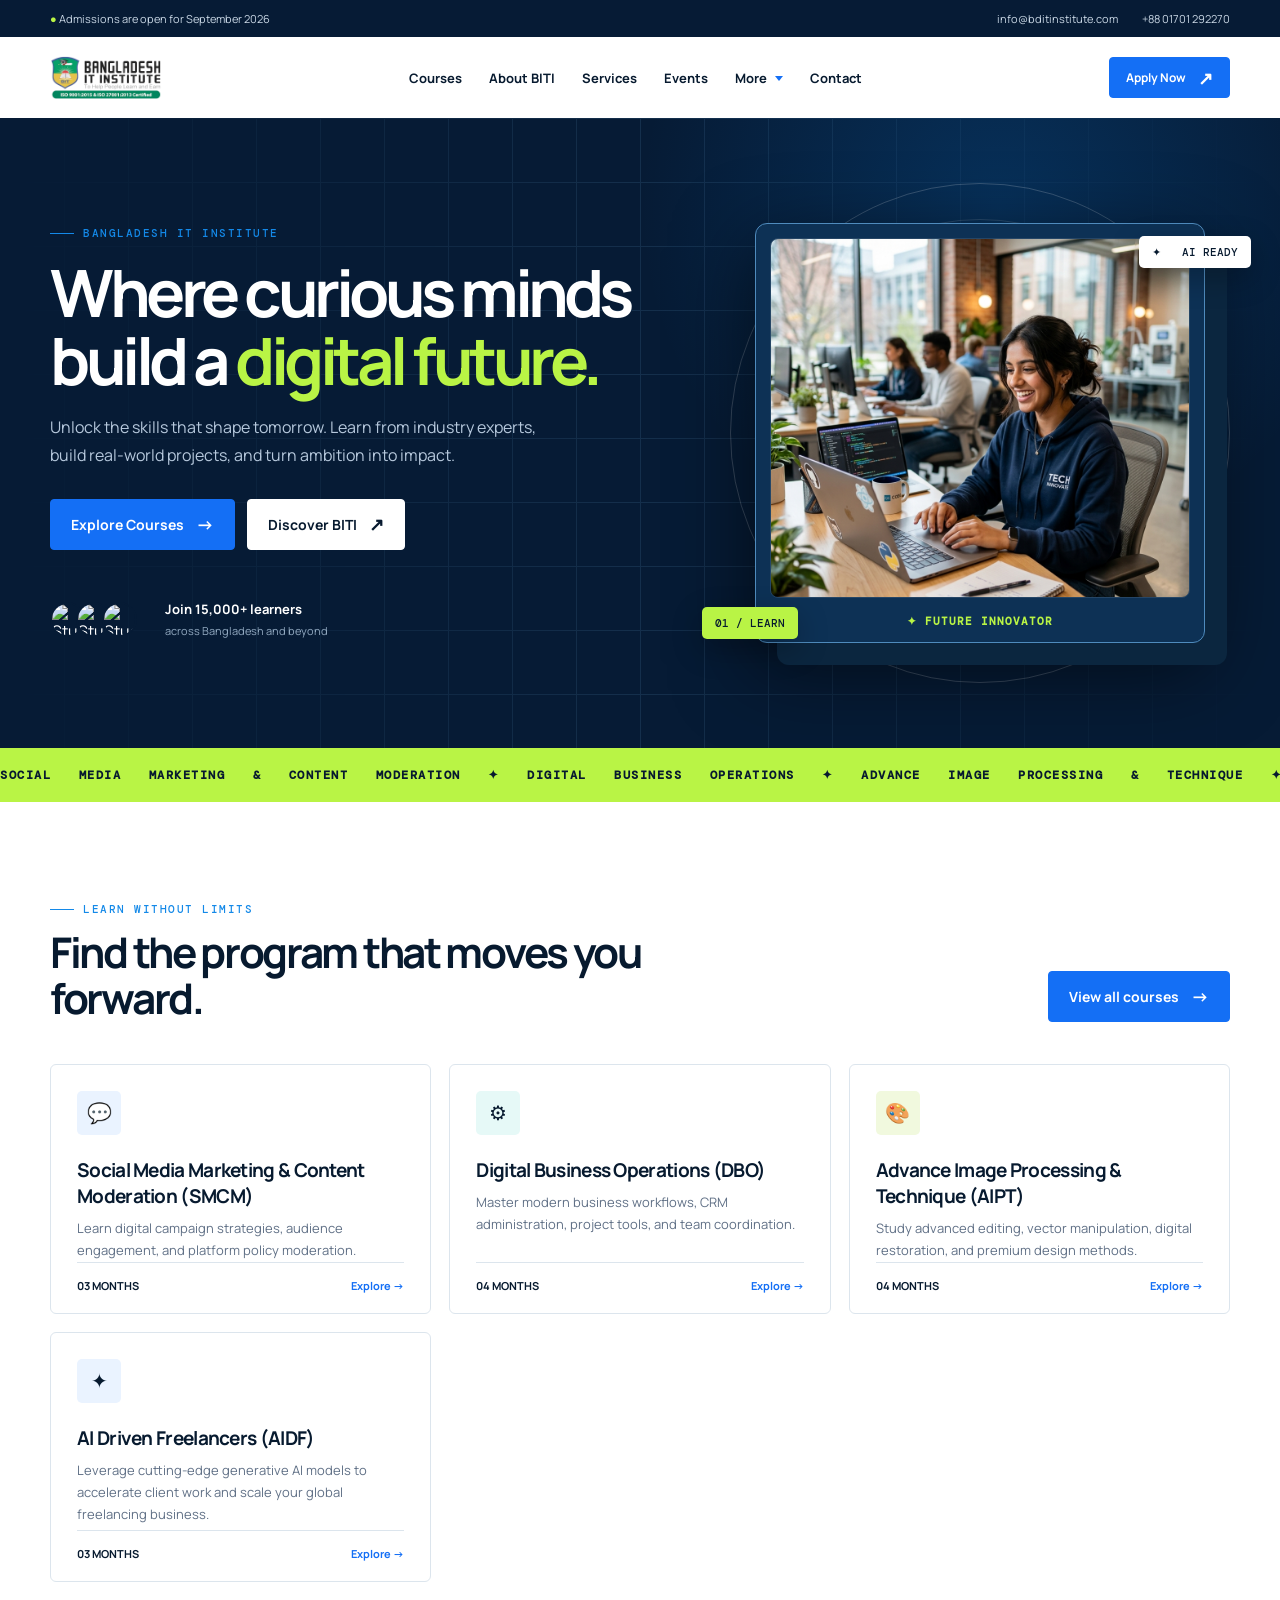
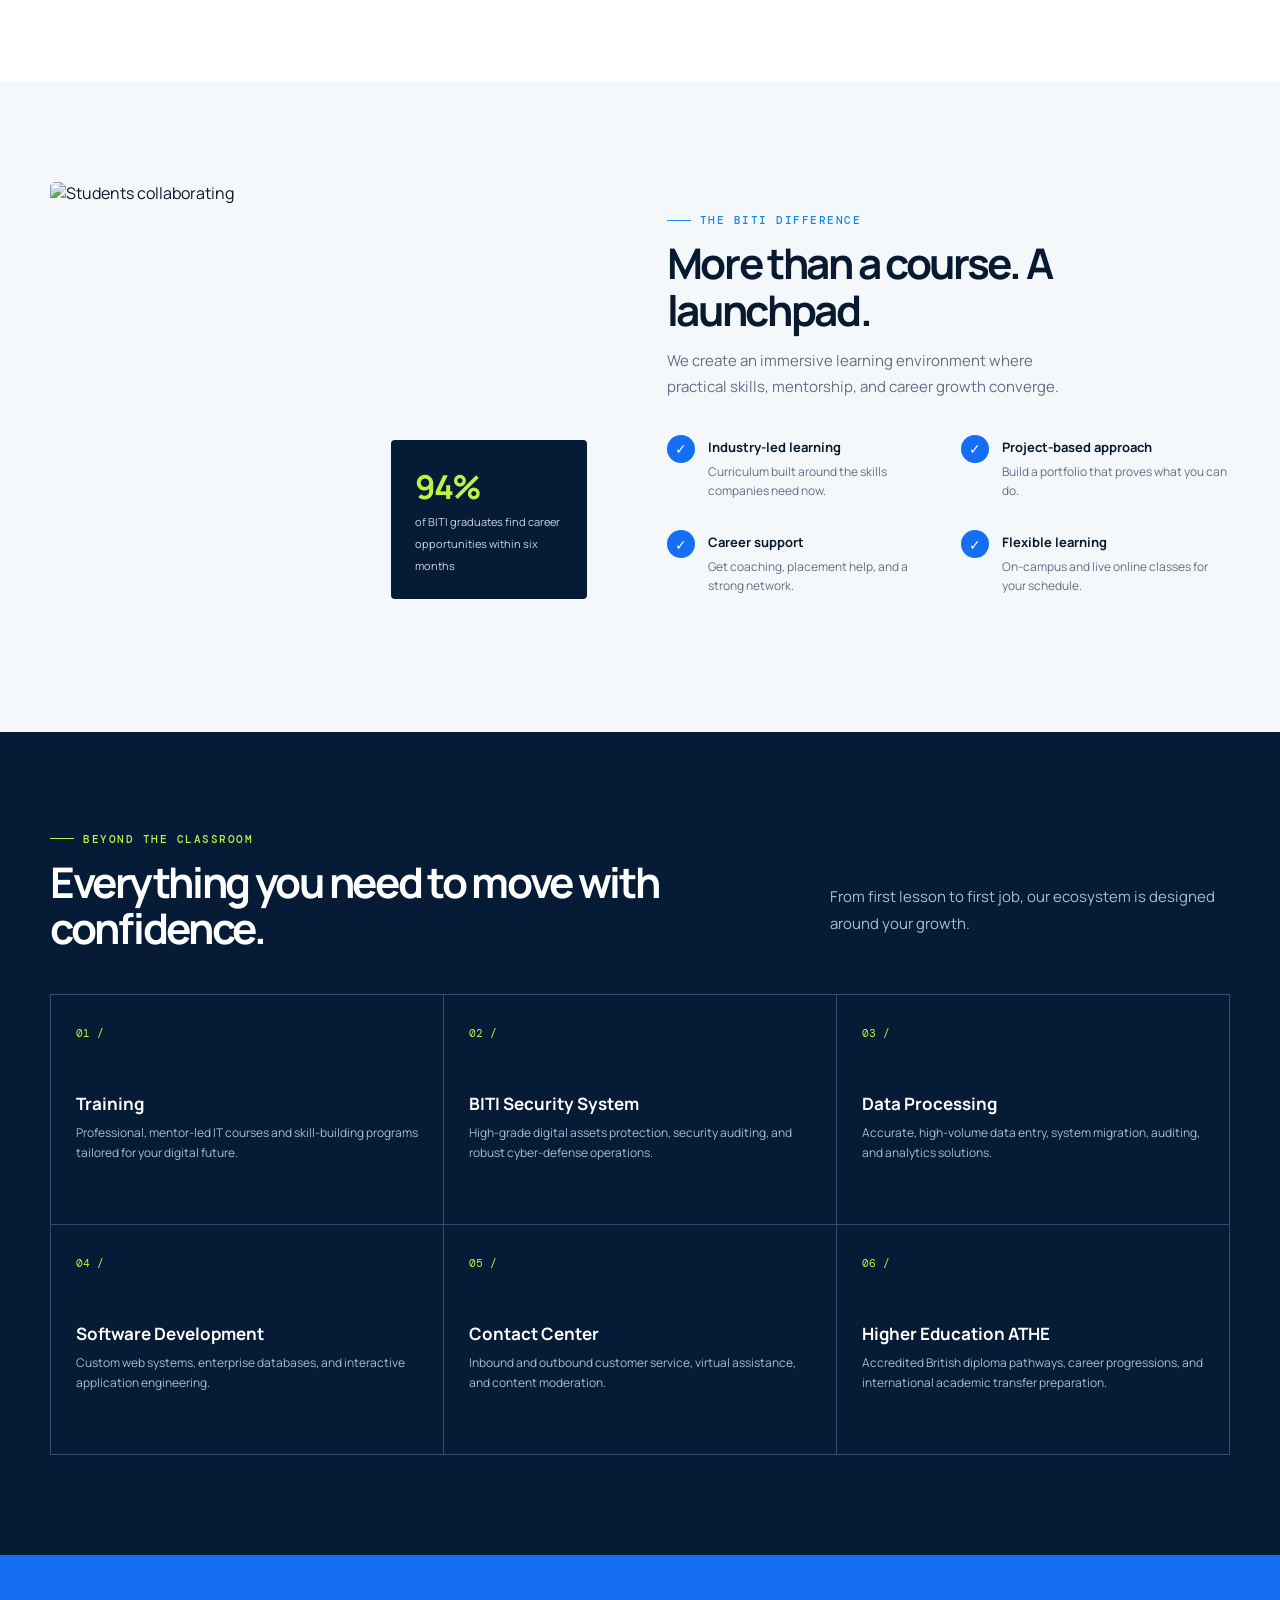
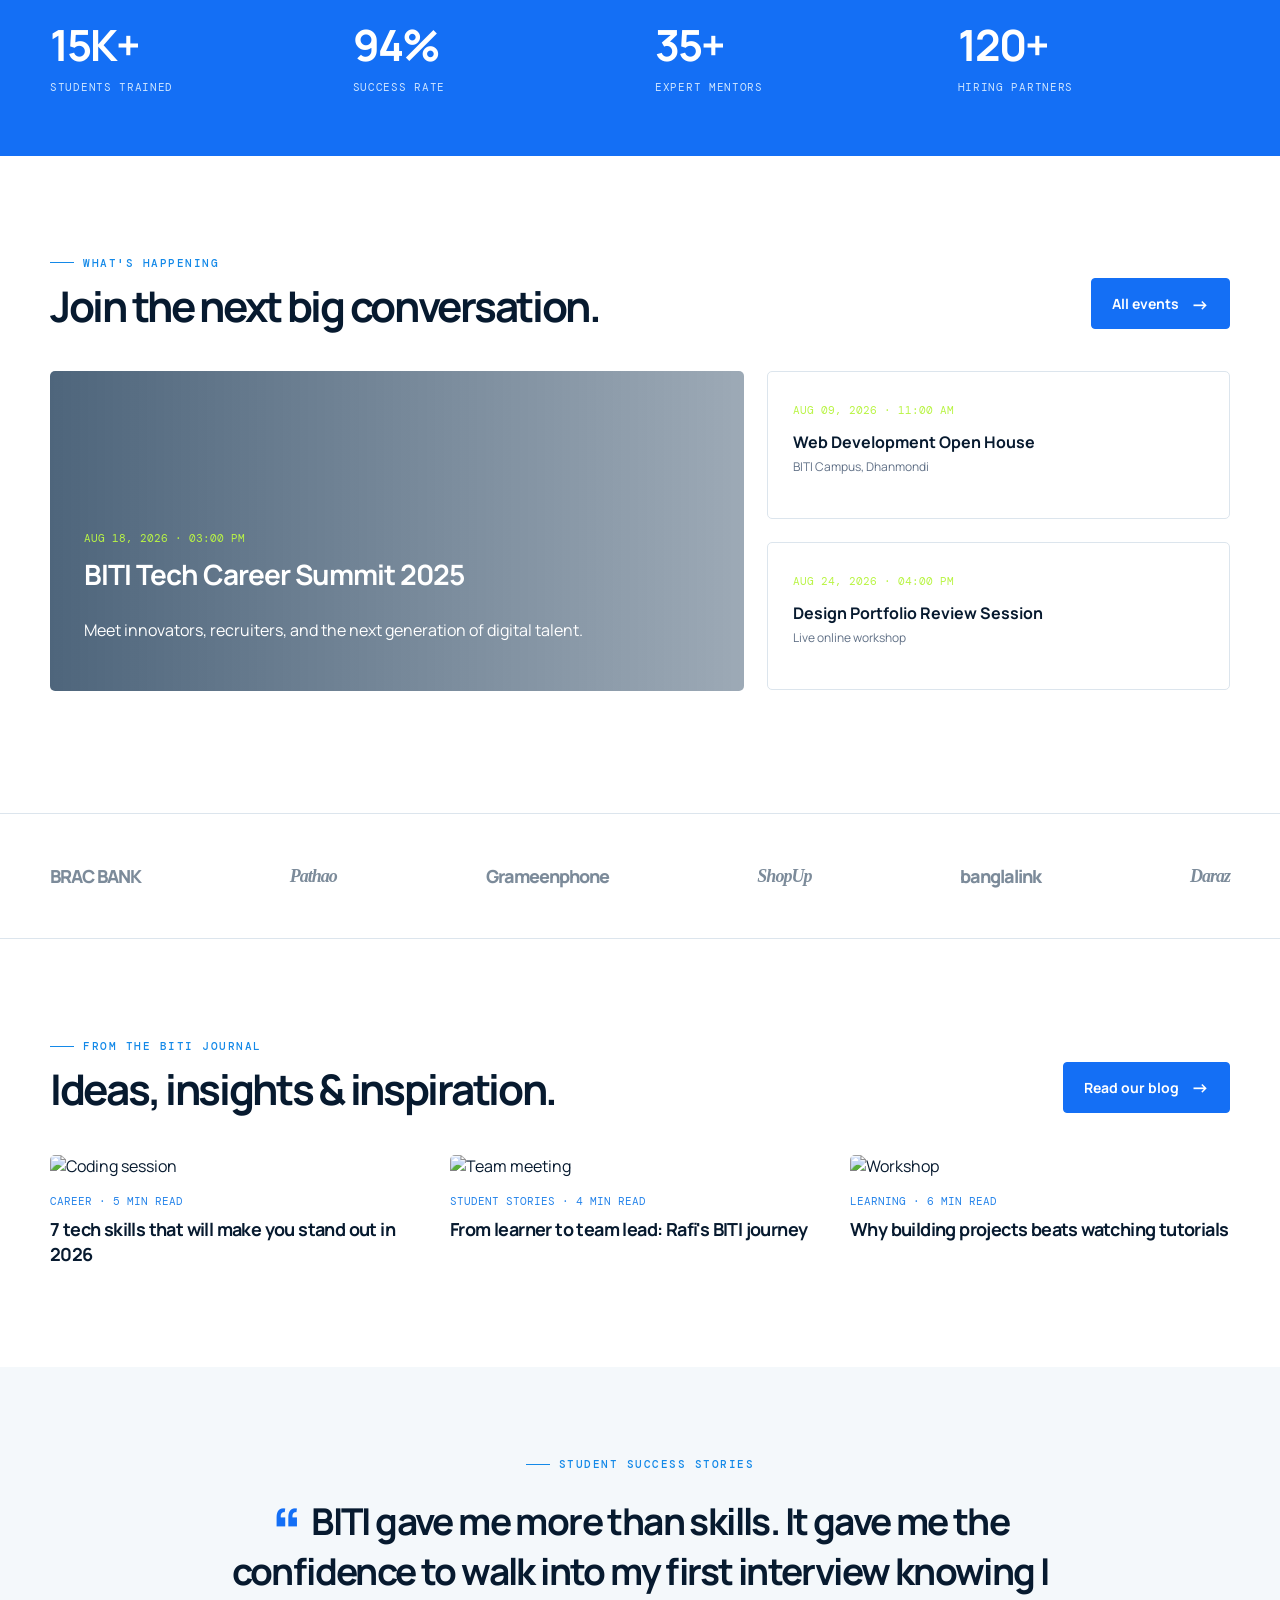
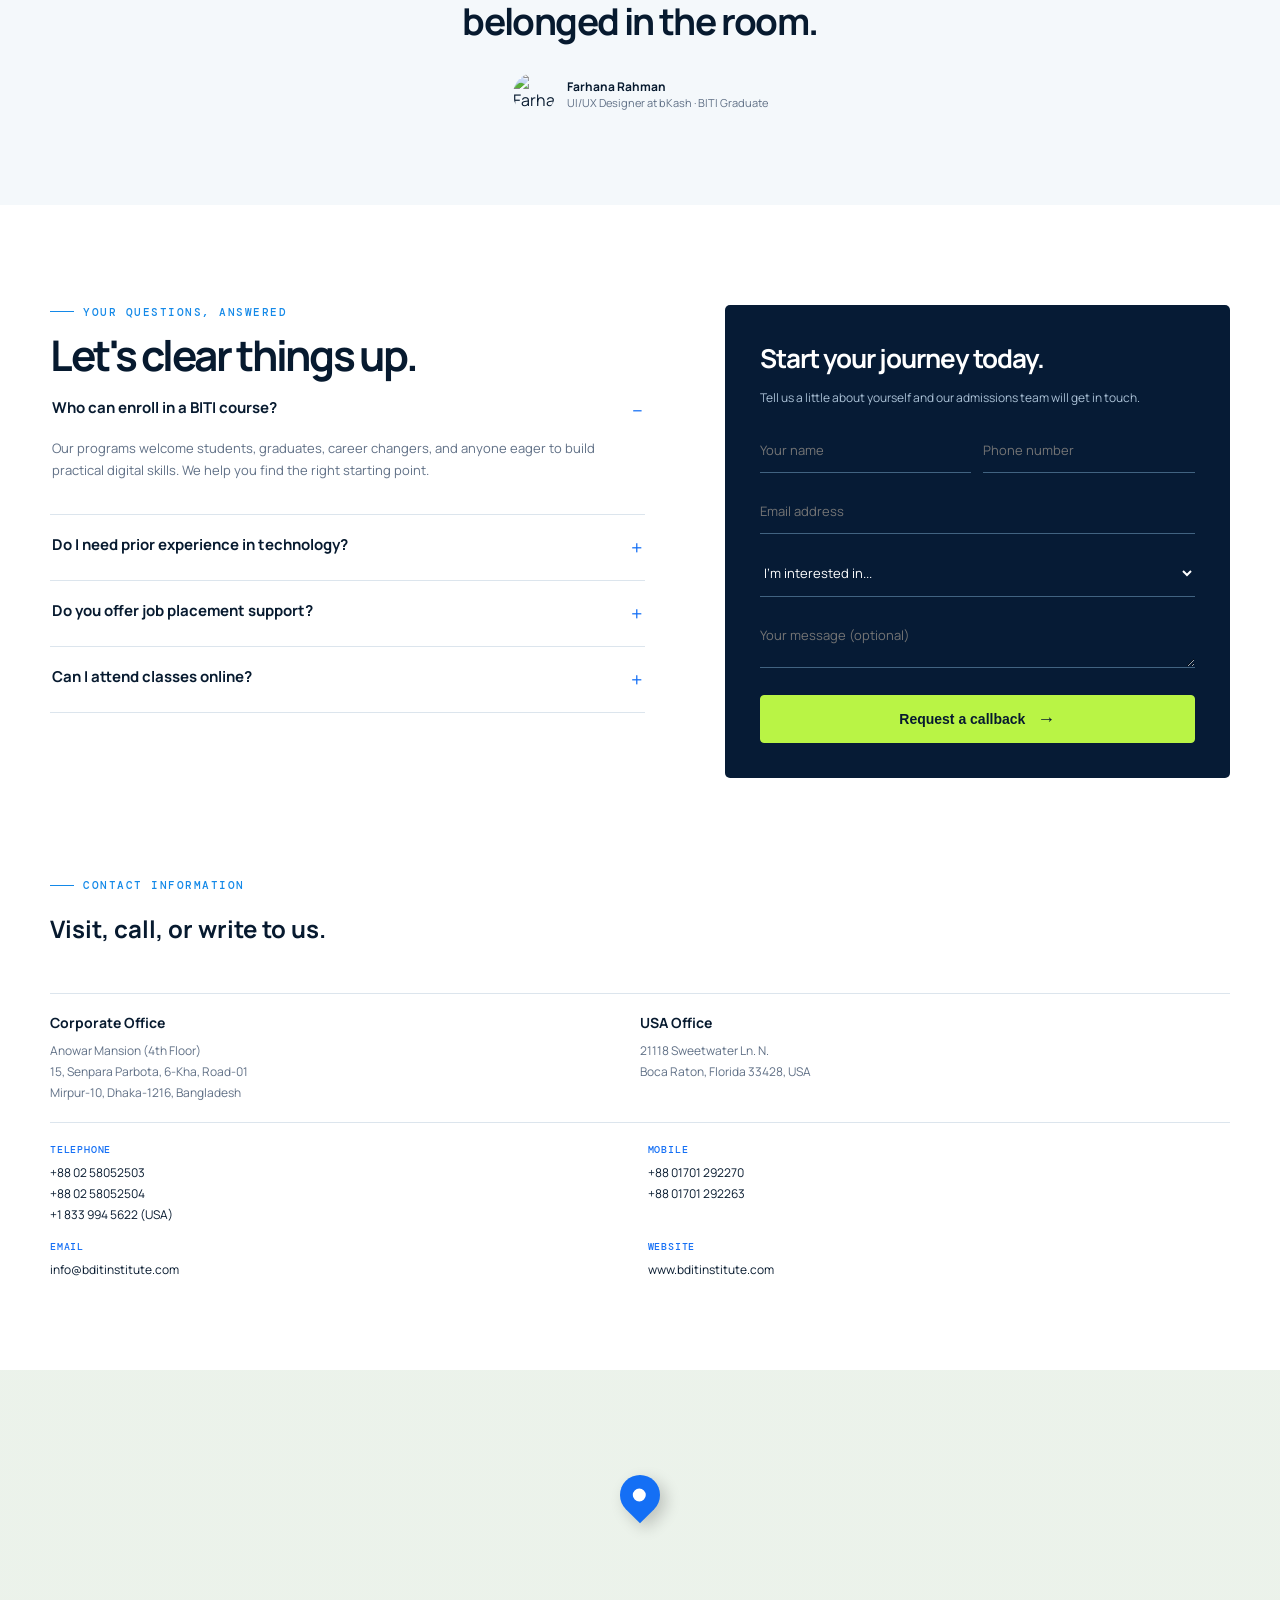
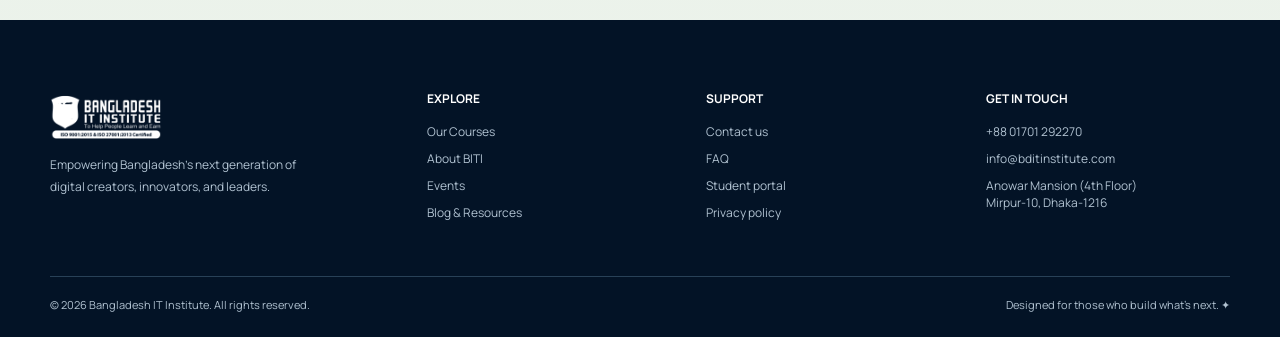
==== commit 0c9c0559: "Add files via upload" ====
--- a/index.html
+++ b/index.html
@@ -5,7 +5,7 @@
   <meta charset="UTF-8" />
   <meta name="viewport" content="width=device-width, initial-scale=1.0" />
   <title>Bangladesh IT Institute | Build Your Future</title>
-  <meta name="description" content="Bangladesh IT Institute (BITI) offers industry-led courses in web development, UI/UX design, digital marketing, and more. Build real skills and launch your tech career.">
+  <meta name="description" content="Bangladesh IT Institute (BITI) offers professional courses in SMCM, DBO, AIPT, and AIDF. Build real skills and launch your tech career.">
   <link rel="preconnect" href="https://fonts.googleapis.com">
   <link rel="preconnect" href="https://fonts.gstatic.com" crossorigin>
   <link href="https://fonts.googleapis.com/css2?family=DM+Mono:wght@400;500;600;700;800&family=Manrope:wght@400;500;600;700;800&display=swap" rel="stylesheet">
@@ -53,6 +53,9 @@
       text-align: center;
       margin-top: 4px;
     }
+    .services-grid {
+      grid-template-columns: repeat(3, 1fr) !important;
+    }
   </style>
 </head>
 
@@ -153,7 +156,7 @@
 </section>
 
     <div class="ticker">
-<div class="ticker-track">WEB DEVELOPMENT ✦ GRAPHIC DESIGN ✦ DIGITAL MARKETING ✦ DATA ANALYTICS ✦ CYBER SECURITY ✦ UI/UX DESIGN ✦ ARTIFICIAL INTELLIGENCE ✦ WEB DEVELOPMENT ✦ GRAPHIC DESIGN ✦ DIGITAL MARKETING ✦ DATA ANALYTICS ✦</div>
+<div class="ticker-track">SOCIAL MEDIA MARKETING & CONTENT MODERATION ✦ DIGITAL BUSINESS OPERATIONS ✦ ADVANCE IMAGE PROCESSING & TECHNIQUE ✦ AI DRIVEN FREELANCERS ✦ SOCIAL MEDIA MARKETING & CONTENT MODERATION ✦ DIGITAL BUSINESS OPERATIONS ✦ ADVANCE IMAGE PROCESSING & TECHNIQUE ✦ AI DRIVEN FREELANCERS ✦</div>
 
 </div>
 
@@ -171,22 +174,22 @@
 
 <div class="course-grid">
 <a href="https://forms.gle/Wrhg5HbzHnz2CPxu5" target="_blank" rel="noopener" class="course">
-<div class="icon">⌘</div>
-
-<h3>Full Stack Web Development</h3>
-<p>Master the complete web stack and create powerful digital experiences from scratch.</p>
+<div class="icon">💬</div>
+
+<h3>Social Media Marketing & Content Moderation (SMCM)</h3>
+<p>Learn digital campaign strategies, audience engagement, and platform policy moderation.</p>
 <footer>
-<span>06 MONTHS</span>
+<span>03 MONTHS</span>
 <span>Explore →</span>
 </footer>
 
 </a>
 
 <a href="https://forms.gle/Wrhg5HbzHnz2CPxu5" target="_blank" rel="noopener" class="course">
-<div class="icon">◈</div>
-
-<h3>UI/UX & Graphic Design</h3>
-<p>Design intuitive interfaces and visual identities that people remember.</p>
+<div class="icon">⚙</div>
+
+<h3>Digital Business Operations (DBO)</h3>
+<p>Master modern business workflows, CRM administration, project tools, and team coordination.</p>
 <footer>
 <span>04 MONTHS</span>
 <span>Explore →</span>
@@ -195,10 +198,22 @@
 </a>
 
 <a href="https://forms.gle/Wrhg5HbzHnz2CPxu5" target="_blank" rel="noopener" class="course">
-<div class="icon">◉</div>
-
-<h3>Digital Marketing</h3>
-<p>Learn strategies that grow brands, audiences, and meaningful conversations.</p>
+<div class="icon">🎨</div>
+
+<h3>Advance Image Processing & Technique (AIPT)</h3>
+<p>Study advanced editing, vector manipulation, digital restoration, and premium design methods.</p>
+<footer>
+<span>04 MONTHS</span>
+<span>Explore →</span>
+</footer>
+
+</a>
+
+<a href="https://forms.gle/Wrhg5HbzHnz2CPxu5" target="_blank" rel="noopener" class="course">
+<div class="icon">✦</div>
+
+<h3>AI Driven Freelancers (AIDF)</h3>
+<p>Leverage cutting-edge generative AI models to accelerate client work and scale your global freelancing business.</p>
 <footer>
 <span>03 MONTHS</span>
 <span>Explore →</span>
@@ -290,26 +305,38 @@
 <div class="services-grid">
 <article class="service">
 <span class="number">01 /</span>
-<h3>Career Counseling</h3>
-<p>Find clarity in your career path with one-to-one expert guidance.</p>
+<h3>Training</h3>
+<p>Professional, mentor-led IT courses and skill-building programs tailored for your digital future.</p>
 </article>
 
 <article class="service">
 <span class="number">02 /</span>
-<h3>Job Placement</h3>
-<p>Connect with opportunities at leading companies in the industry.</p>
+<h3>BITI Security System</h3>
+<p>High-grade digital assets protection, security auditing, and robust cyber-defense operations.</p>
 </article>
 
 <article class="service">
 <span class="number">03 /</span>
-<h3>Freelancing Support</h3>
-<p>Build your independent career and win projects globally.</p>
+<h3>Data Processing</h3>
+<p>Accurate, high-volume data entry, system migration, auditing, and analytics solutions.</p>
 </article>
 
 <article class="service">
 <span class="number">04 /</span>
-<h3>Corporate Training</h3>
-<p>Upskill your teams with training tailored to your business goals.</p>
+<h3>Software Development</h3>
+<p>Custom web systems, enterprise databases, and interactive application engineering.</p>
+</article>
+
+<article class="service">
+<span class="number">05 /</span>
+<h3>Contact Center</h3>
+<p>Inbound and outbound customer service, virtual assistance, and content moderation.</p>
+</article>
+
+<article class="service">
+<span class="number">06 /</span>
+<h3>Higher Education ATHE</h3>
+<p>Accredited British diploma pathways, career progressions, and international academic transfer preparation.</p>
 </article>
 
 </div>
@@ -482,9 +509,10 @@
 <input aria-label="Email address" type="email" placeholder="Email address">
 <select aria-label="Interested course">
 <option value="">I'm interested in...</option>
-<option>Web Development</option>
-<option>UI/UX & Graphic Design</option>
-<option>Digital Marketing</option>
+<option>Social Media Marketing & Content Moderation (SMCM)</option>
+<option>Digital Business Operations (DBO)</option>
+<option>Advance Image Processing & Technique (AIPT)</option>
+<option>AI Driven Freelancers (AIDF)</option>
 </select>
 <textarea aria-label="Message" placeholder="Your message (optional)">
 </textarea>
